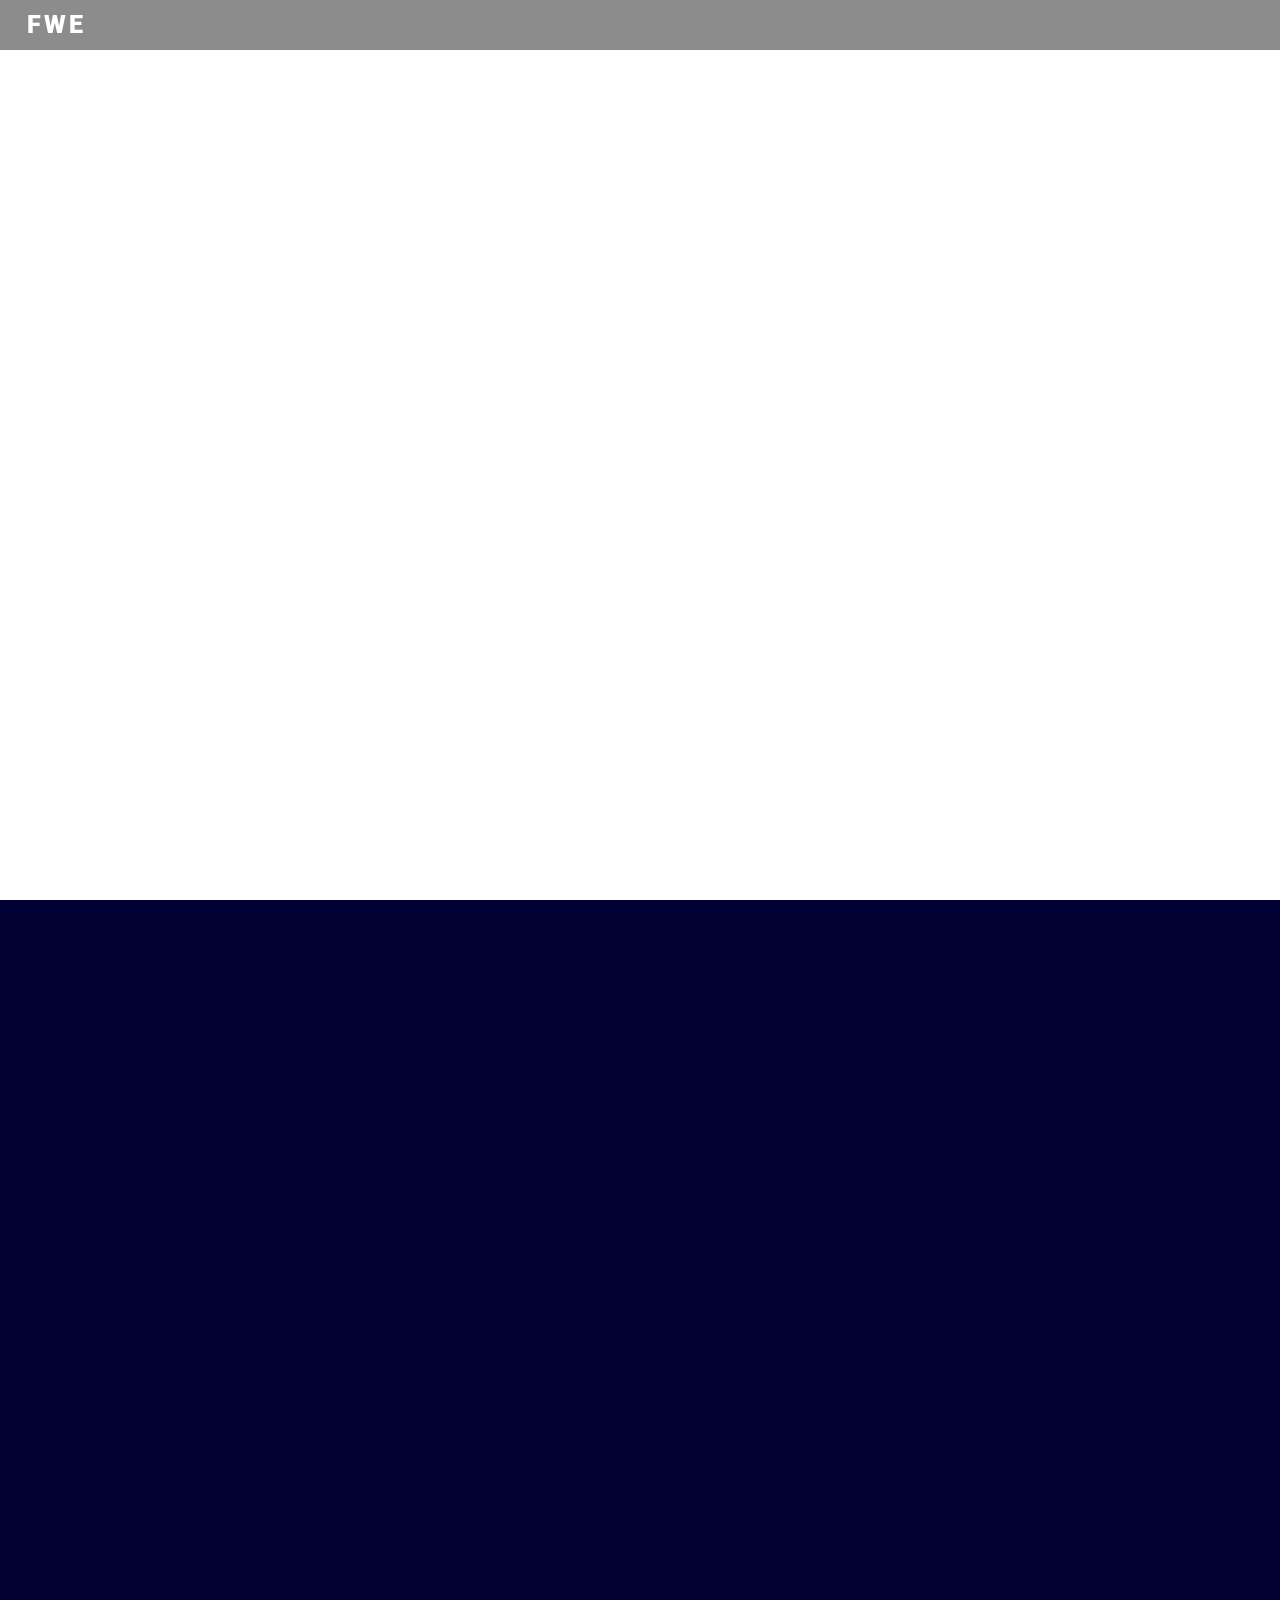
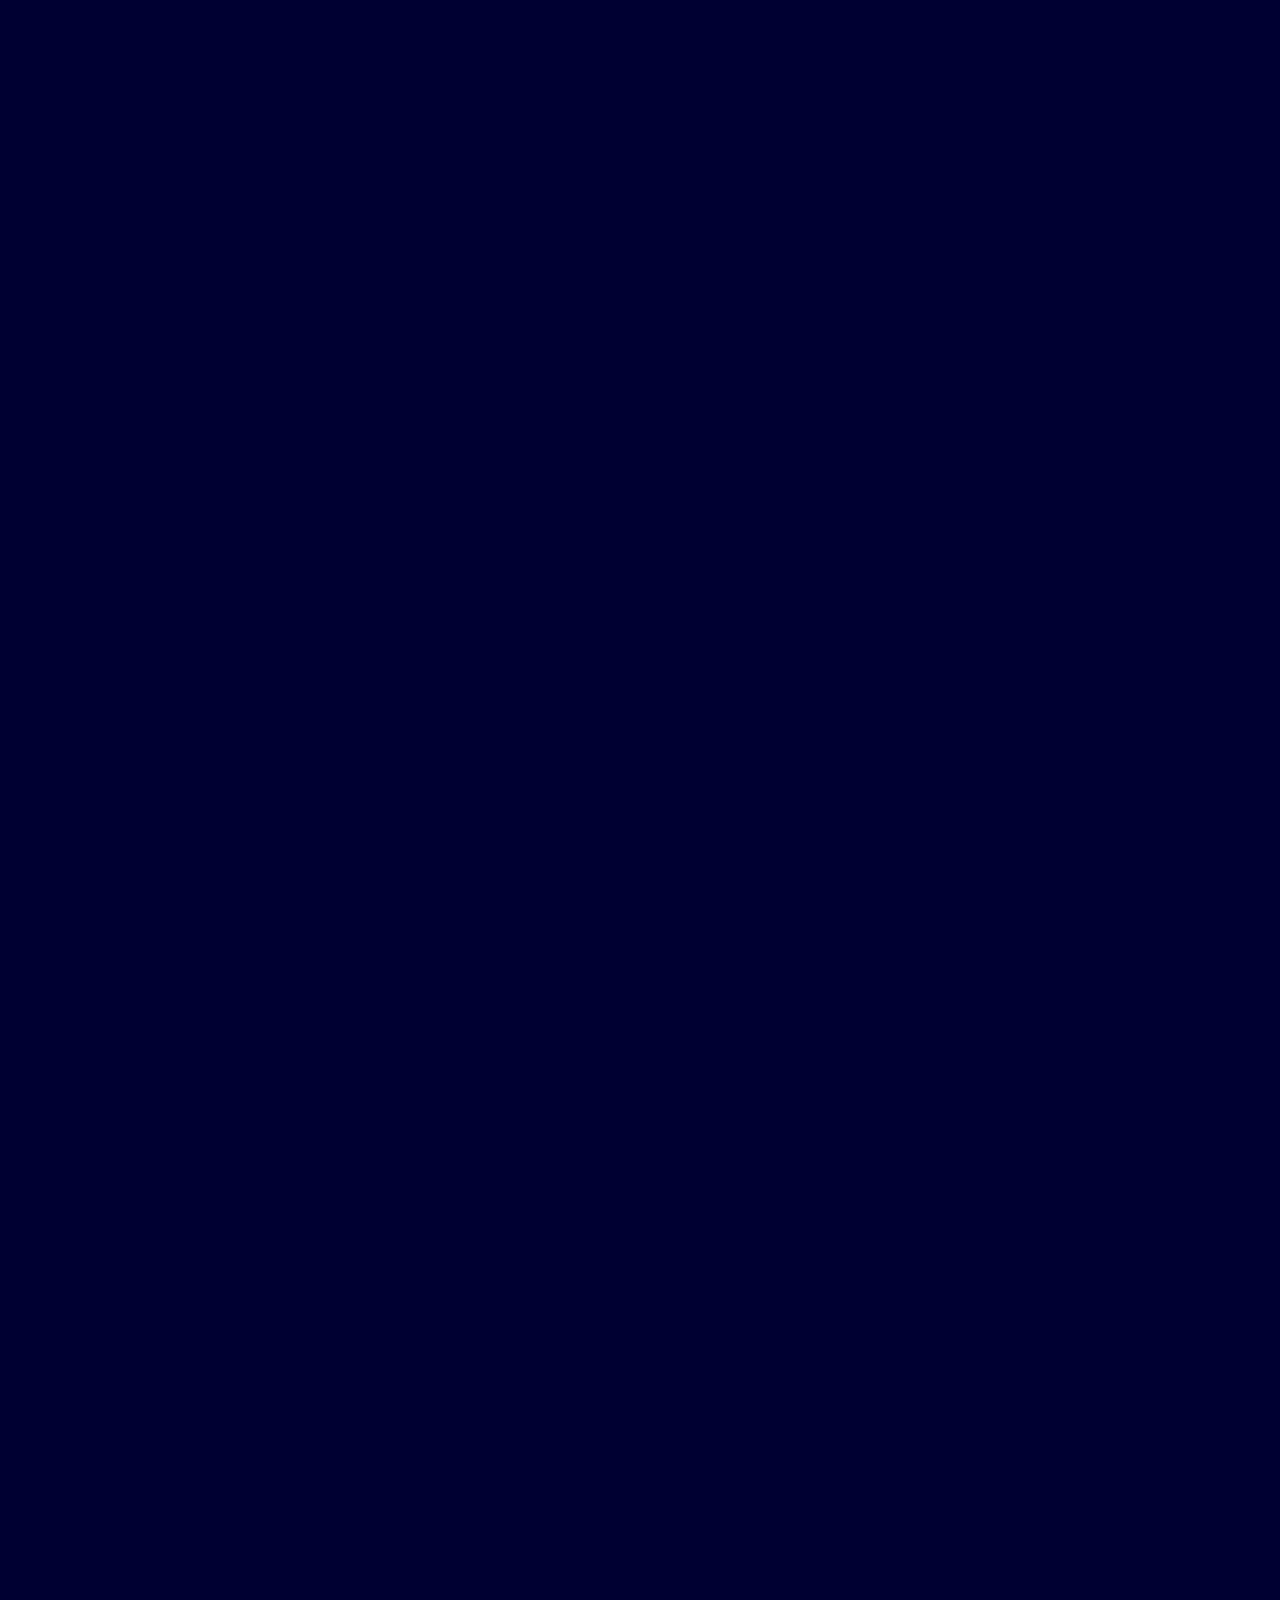
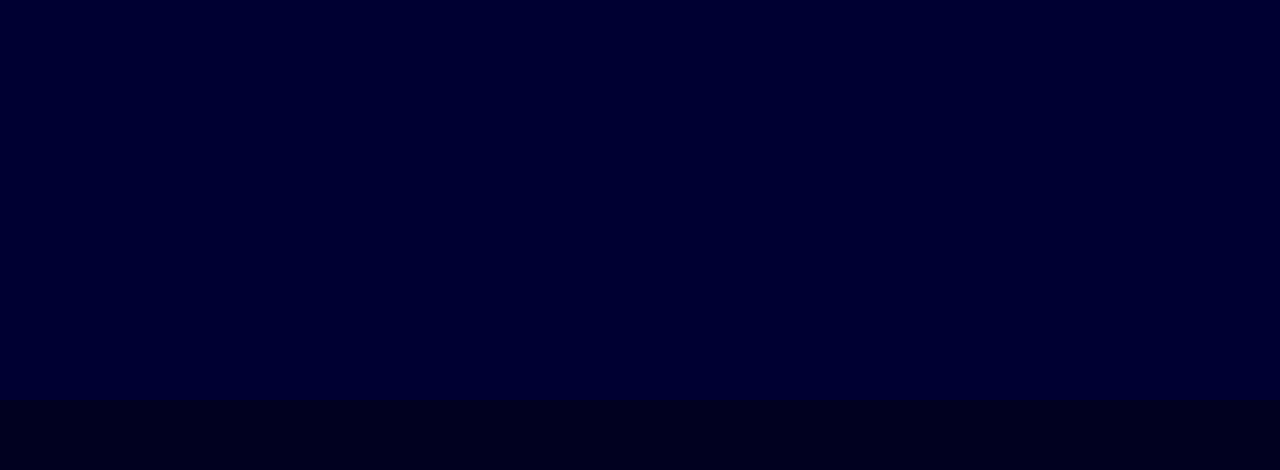
==== index.html @ 078da1ff "update" ====
<!DOCTYPE html>
<html lang="en">
<head>
    <meta charset="UTF-8">
    <meta name="viewport" content="width=device-width, initial-scale=1.0">
    <meta http-equiv="X-UA-Compatible" content="ie=edge">
    <link href="https://fonts.googleapis.com/css?family=Roboto&display=swap" rel="stylesheet">
    <link rel="stylesheet" href="style.css">
    <link rel="stylesheet" href="media_mobile.css">
    <link rel="stylesheet" href="media_tablet.css">
    <link rel="stylesheet" href="media_HD.css">
    <link rel="stylesheet" href="media_FullHD.css">
    <title>FWE</title>
</head>
<body>
    <nav class="nav">
        <div class="border_top"></div>
            <a id="name_logo"href="https://discordapp.com/" class="first">FWE</a>
        <div class="nav_wrapper">
                <a id="discord_link">Discord</a>
                <a id="youtube_link">YouTube</a>
                <a id="twitter_link">Twitter</a>
                <!--<img id="facebook_ico" src="resources/FfvfAQ36dJW0Qy3wH7bLyCL7Q.png">-->
        </div>
              <!--another page/es.-->
             <div class="pages_div">
                   <a id="about_page"href="index.html">Main</a>
                   <a id="about_page"href="about.html">About</a>
               </div>
               <!--another page/es.-->
    </nav>
    <header class="header">
        <div class="header_logo-box">
                <h1>Download FWE For Free</h1>
                <a class="download_btn">Download</a>
        </div>
    </header>
    <main class="main">
        <section class="section">
          
        </section>
        <section class="section_1">

        </section>
        <section class="section_2">
        
        </section>
        <section class="section_3">
            </section>

    </main>
</body>
</html>
---- style.css ----
html {
    font-family: 'Roboto', sans-serif;
    color: #fff;
    padding: 0;
    margin: 0;
    width: 100%;
}
body {
    width: 100%;
    height: 100%;
    margin: 0;
    padding: 0;
  }

.nav {
    position: fixed;
    width: 100%;
    z-index: 69;
}

.nav .nav_wrapper {
    display: block;
    height: 40px;
    width: 150vh;
    line-height: 0px;
    padding: 10 10px;
    color: #ffffff;
    font-size: 15px;
    letter-spacing: 1.5px;
    float: left;
    -webkit-transition: height .4s ease,line-height .4s ease,margin .4s ease,padding .4s ease;
    -o-transition: height .4s ease,line-height .4s ease,margin .4s ease,padding .4s ease;
    transition: height .4s ease,line-height .4s ease,margin .4s ease,padding .4s ease;
    text-decoration: none;
    text-transform: uppercase;
    
}

.nav .nav_wrapper > * {
    padding: 4px;
    margin: 4px;
  
}
/*
#discord_ico {
    width: 70px;
}*/
.border_top {
    position: absolute;
    background-color: rgba(0, 0, 0, 0.450);
    z-index: -1;
    top: 0;
    width: 100%;
    height: 45px;
}
#twitter_link {
    bottom: 0;
    height: 100px;
    line-height: 40px;
    padding: 0 22px;
    font-weight: 900;
    letter-spacing: 3px;
}
#twitter_link:hover {
    cursor: pointer;
    color: rgb(145, 250, 250);
}
#youtube_link {
    bottom: 0;
    height: 100px;
    line-height: 40px;
    padding: 0 22px;
    font-weight: 900;
    letter-spacing: 3px;
}
#youtube_link:hover {
    cursor: pointer;
    color: rgb(255, 139, 139);
}
#discord_link {
    bottom: 0;
    color: #ffffff;
    height: 100px;
    line-height: 40px;
    padding: 0 22px;
    font-weight: 900;
    letter-spacing: 3px;
}
#discord_link:hover {
    cursor: pointer;
    color: rgb(199, 199, 199);
}
/*
#facebook_ico {
    top: 0;
    width: 50px;
}*/
.first {
    float: left;
    padding: 5px;
    margin: 5px;
}
#name_logo {
    color: white;
    height: 100px;
    line-height: 30px;
    padding: 0 22px;
    font-weight: 900;
    letter-spacing: 3px;
    text-decoration: none;
}

.header {
    background-image: url("./resources/larutadelsorigens_firewatch-hd-wallpaper_1235598.png");
    background-size: cover;
    background-position: center;
    background-repeat: no-repeat;
    width: 100%;
    height: 100vh;
    position: relative;
}

.header_logo-box {
    position: absolute;
    top: 550px;
    left: 50%;
    transform: translate(-50%, -50%);
    align-content: center;
    text-align: center;
}

.main > * {
    background-color: #01002A;
    display: flex;
    padding: 0;
    margin: 0;
    justify-content: center;
    height: 100vh;
}

.download_btn {
    cursor: pointer;
    padding: 5px;
    background-color: transparent;
    border: 1px solid white;
    transition: all .2s;
    color: white;
    text-decoration: none;
}

.download_btn:hover {
    background-color: rgb(255, 255, 255);
    color: #212121;
}

/* specifické upravy */
.section {
    width: 100%;
    margin: 0;
    padding: 0;
    background-color: #000032;
}
.section_1 {
    background-color: #000032;
    }

.section_2 {
    background-color: #000032;
    color: #000;
}
.section_3 {
    height: 70px;
    background-color: #010120;
    color: #000;
}

/* Scrollbar */
/* width */
::-webkit-scrollbar {
    width: 10px;
  }
  
  /* Track */
  ::-webkit-scrollbar-track {
    background: #f3f3f3;
  }
  
  /* Handle */
  ::-webkit-scrollbar-thumb {
    background: #00005a;
  }
  
  /* Handle on hover */





















/* another pages */
.pages_div {
    display: block;
    height: 40px;
    line-height: 0px;
    padding:  10px;
    color: #ffffff;
    font-size: 20px;
    letter-spacing: 1px;
    float: right;
    -webkit-transition: height .4s ease,line-height .4s ease,margin .4s ease,padding .4s ease;
    -o-transition: height .4s ease,line-height .4s ease,margin .4s ease,padding .4s ease;
    transition: height .4s ease,line-height .4s ease,margin .4s ease,padding .4s ease;
    text-transform: uppercase;
    
}
#about_page {
    text-decoration: none;
    color: white;
    z-index: 69;
    height: 100px;
    line-height: 30px;
    padding: 0 22px;
    font-weight: 900;
    letter-spacing: 3px;
    left: 100vh;
}
#about_page:hover {
    cursor: pointer;
    color: rgb(207, 205, 205);
}

.header_about {
    background-color: #000032;
    background-size: cover;
    background-position: center;
    background-repeat: no-repeat;
    width: 100%;
    height: 100vh;
    position: relative;
}

.section_1_about {
    background-color: #000032;
}
.paragraph_div_about {
    z-index: 70;
    position: absolute;
    color: white;
    top: 250px;
    right: 45%;
}
#title_p_about {
    font-size: 40px;
    color: white;
}
---- media_mobile.css ----
@media only screen and (min-width: 300px) {
    .nav {
        position: fixed;
        width: 100%;
        z-index: 69;
    }
    
    .nav .nav_wrapper {
        height: 40px;
        line-height: 0px;
        padding: 10 10px;
        font-size: 7px;
        
    }
    .border_top {
        position: absolute;
        top: 0;
        width: 100%;
        height: 40px;
    }
    #twitter_link {
        height: 100px;
        line-height: 40px;
        font-size: 6px;
        padding: 0 8px;
    }
    #twitter_link:hover {
        cursor: pointer;
    }
    #youtube_link {
        font-size: 6px;
        height: 100px;
        line-height: 40px;
        padding: 0 8px;
    }
    #youtube_link:hover {
        cursor: pointer;
    }
    #discord_link {
        font-size: 6px;
        height: 100px;
        line-height: 40px;
        padding: 0 8px;
    }
    #discord_link:hover {
        cursor: pointer;
    }


    .header_logo-box {
        position: absolute;
        top: 650px;
        left: 50%;
    }

    .download_btn {
        cursor: pointer;
        padding: 5px;
    }
    
    .download_btn:hover {
        background-color: rgb(255, 255, 255);
        color: #212121;
    }
}


@media only screen and (min-width: 500px) {
    .nav {
        position: fixed;
        width: 100%;
        z-index: 69;
    }
    
    .nav .nav_wrapper {
        height: 40px;
        line-height: 0px;
        padding: 10 10px;
        font-size: 7px;
        
    }
    .border_top {
        position: absolute;
        top: 0;
        width: 100%;
        height: 40px;
    }
    #twitter_link {
        height: 100px;
        line-height: 40px;
        font-size: 11px;
        padding: 0 10px;
    }
    #twitter_link:hover {
        cursor: pointer;
    }
    #youtube_link {
        font-size: 11px;
        height: 100px;
        padding: 0 10px;
    }
    #youtube_link:hover {
        cursor: pointer;
    }
    #discord_link {
        font-size: 11px;
        color: #ffffff;
        height: 100px;
        padding: 0 10px;
    }
    #discord_link:hover {
        cursor: pointer;
    }


    .header_logo-box {
        top: 650px;
        left: 50%;
    }

    .download_btn {
        cursor: pointer;
        padding: 5px;
    }
    
    .download_btn:hover {
        background-color: rgb(255, 255, 255);
        color: #212121;
    }
}

@media only screen and (min-width: 900px) {
    .nav {
        position: fixed;
        width: 100%;
        z-index: 69;
    }
    
    .nav .nav_wrapper {
        height: 40px;
        line-height: 0px;
        padding: 10 10px;
        font-size: 7px;
        
    }
    .border_top {
        position: absolute;
        top: 0;
        width: 100%;
        height: 40px;
    }
    #twitter_link {
        line-height: 40px;
        font-size: 15px;
        padding: 0 10px;
    }
    #twitter_link:hover {
        cursor: pointer;
    }
    #youtube_link {
        font-size: 15px;
        height: 100px;
        line-height: 40px;
        padding: 0 10px;
    }
    #youtube_link:hover {
        cursor: pointer;
    }
    #discord_link {
        font-size: 15px;
        height: 100px;
        line-height: 40px;
        padding: 0 10px;
    }
    #discord_link:hover {
        cursor: pointer;
    }


    .header_logo-box {
        top: 900px;
        left: 50%;
    }

    .download_btn {
        padding: 5px;
    }
    
    .download_btn:hover {
        background-color: rgb(255, 255, 255);
        color: #212121;
    }
}
---- media_HD.css ----
@media only screen and (min-width: 1200px) {
    .nav {
        position: fixed;
        width: 100%;
        z-index: 69;
    }
    
    .nav .nav_wrapper {
        line-height: 0px;
        padding: 10 10px;
        color: #ffffff;
        font-size: 7px;
        
    }
    .border_top {
        position: absolute;
        top: 0;
        width: 100%;
        height: 50px;
    }
    #twitter_link {
        font-size:14px;
        height: 100px;
        line-height: 50px;
        padding: 0 10px;
    }
    #twitter_link:hover {
        cursor: pointer;
    }
    #youtube_link {
        font-size:14px;
        height: 100px;
        line-height: 40px;
        padding: 0 10px;
    }
    #youtube_link:hover {
        cursor: pointer;
    }
    #discord_link {
        font-size:14px;
        color: #ffffff;
        height: 100px;
        line-height: 40px;
        padding: 0 10px;
    }
    #discord_link:hover {
        cursor: pointer;
    }


    .header_logo-box {
        position: absolute;
        top: 550px;
        left: 50%;
        transform: translate(-50%, -50%);
    }

    .download_btn {
        border: 1px solid white;
        color: white;
    }
    
    .download_btn:hover {
        background-color: rgb(255, 255, 255);
        color: #212121;
    }
    #name_logo {
        color: white;
        height: 100px;
        font-size: 25px;
        line-height: 40px;
        padding: 0 22px;
    }
}
---- media_FullHD.css ----
@media only screen and (min-width: 1800px) {
    .nav {
        position: fixed;
        width: 100%;
        z-index: 69;
    }
    
    .nav .nav_wrapper {
        display: block;
        height: 40px;
        line-height: 0px;
        padding: 10 10px;
        font-size: 7px;;
        
    }
    .border_top {
        position: absolute;
        top: 0;
        width: 100%;
        height: 70px;
    }
    #twitter_link {
        font-size:23px;
        height: 100px;
        line-height: 70px;
        padding: 0 10px;
    }
    #twitter_link:hover {
        cursor: pointer;
    }
    #youtube_link {
        font-size:23px;
        height: 100px;
        line-height: 70px;
        padding: 0 10px;
    }
    #youtube_link:hover {
        cursor: pointer;
    }
    #discord_link {
        font-size:23px;
        color: #ffffff;
        height: 100px;
        line-height: 70px;
        padding: 0 10px;
    }
    #discord_link:hover {
        cursor: pointer;
    }

    .header {
        background-image: url("./resources/larutadelsorigens_firewatch-hd-wallpaper_1235598.png");
        background-size: cover;
        background-position: center;
        background-repeat: no-repeat;
        width: 100%;
        height: 100vh;
        position: relative;
    }
    .header_logo-box {
        position: absolute;
        top: 950px;
        left: 50%;
        font-size: 25px;
    }

    .download_btn {
        cursor: pointer;
        padding: 5px;
        background-color: transparent;
        
    }
    
    .download_btn:hover {
        color: rgb(216, 216, 216);
        color: #212121;
    }
    #name_logo {
        color: white;
        height: 100px;
        font-size: 30px;
        line-height: 60px;
        padding: 0 22px;
    }




    /* Scrollbar */
/* width */
::-webkit-scrollbar {
    width: 15px;
  }
}
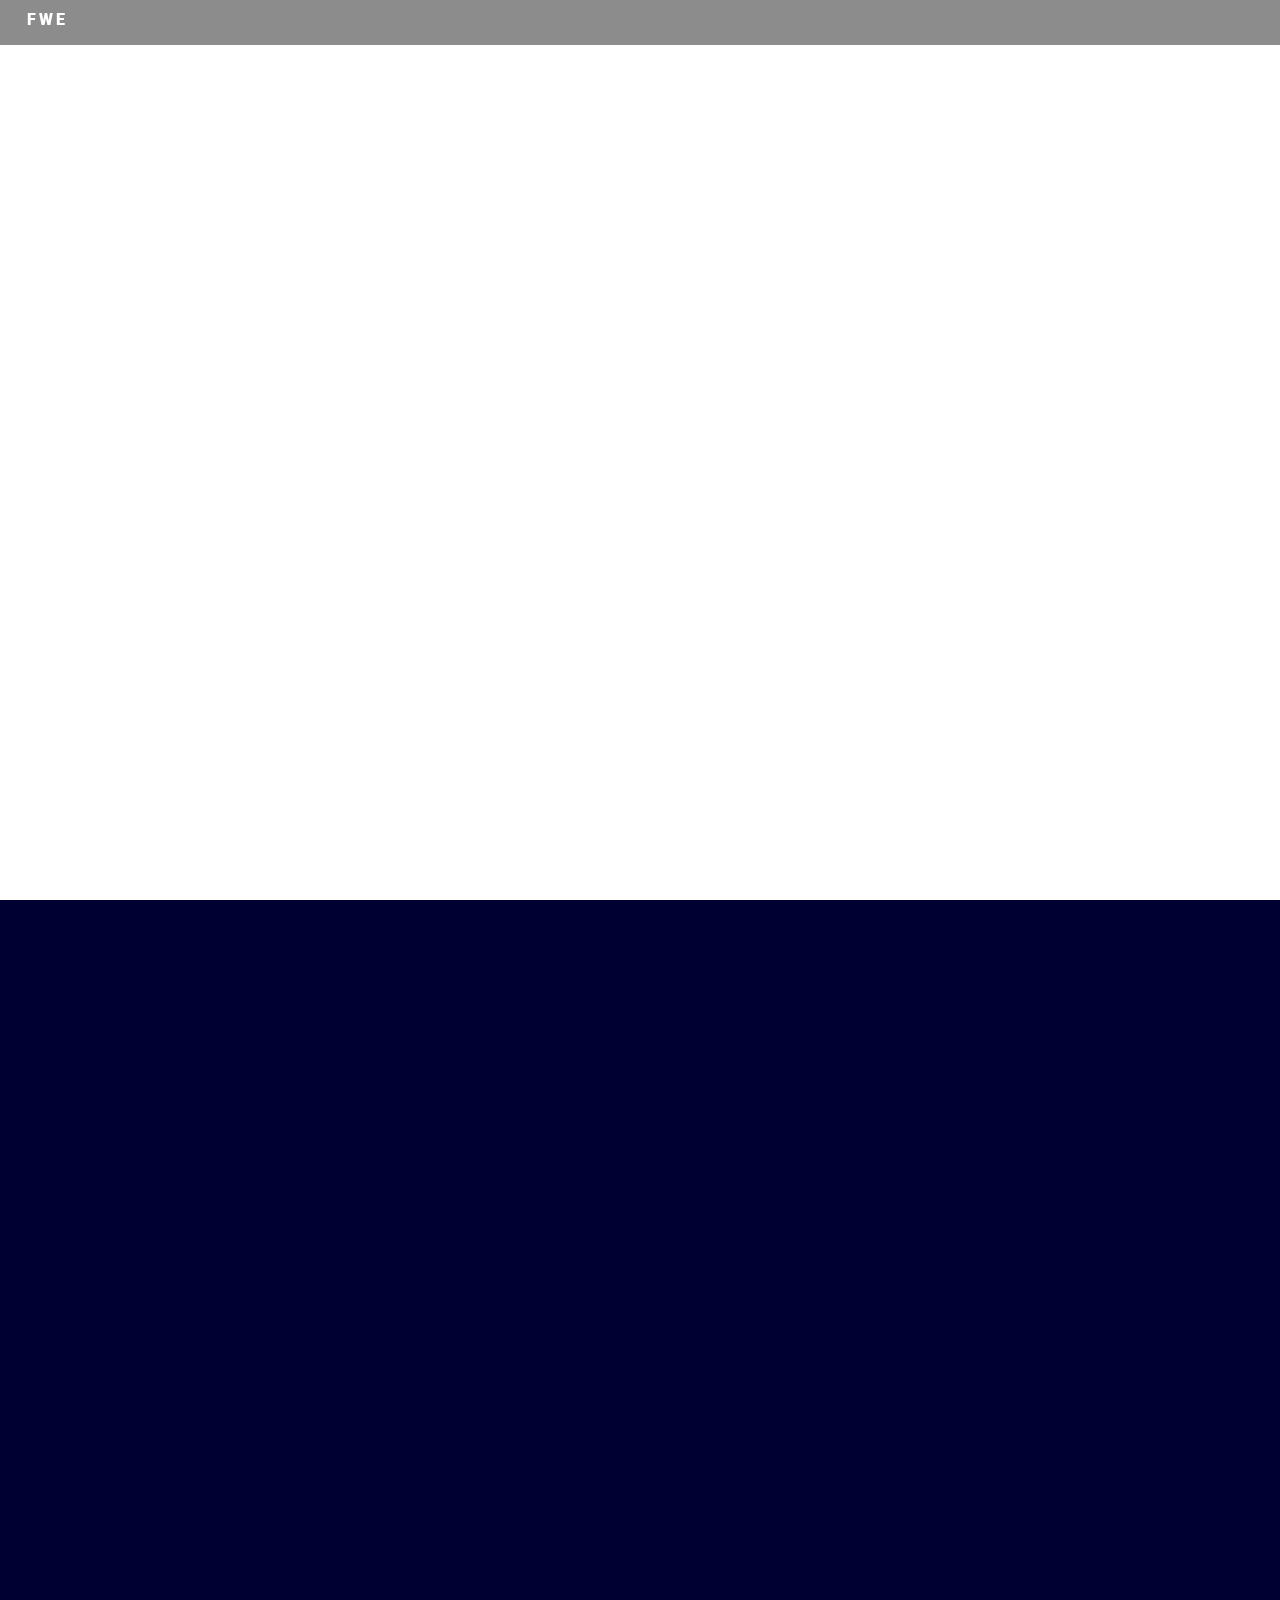
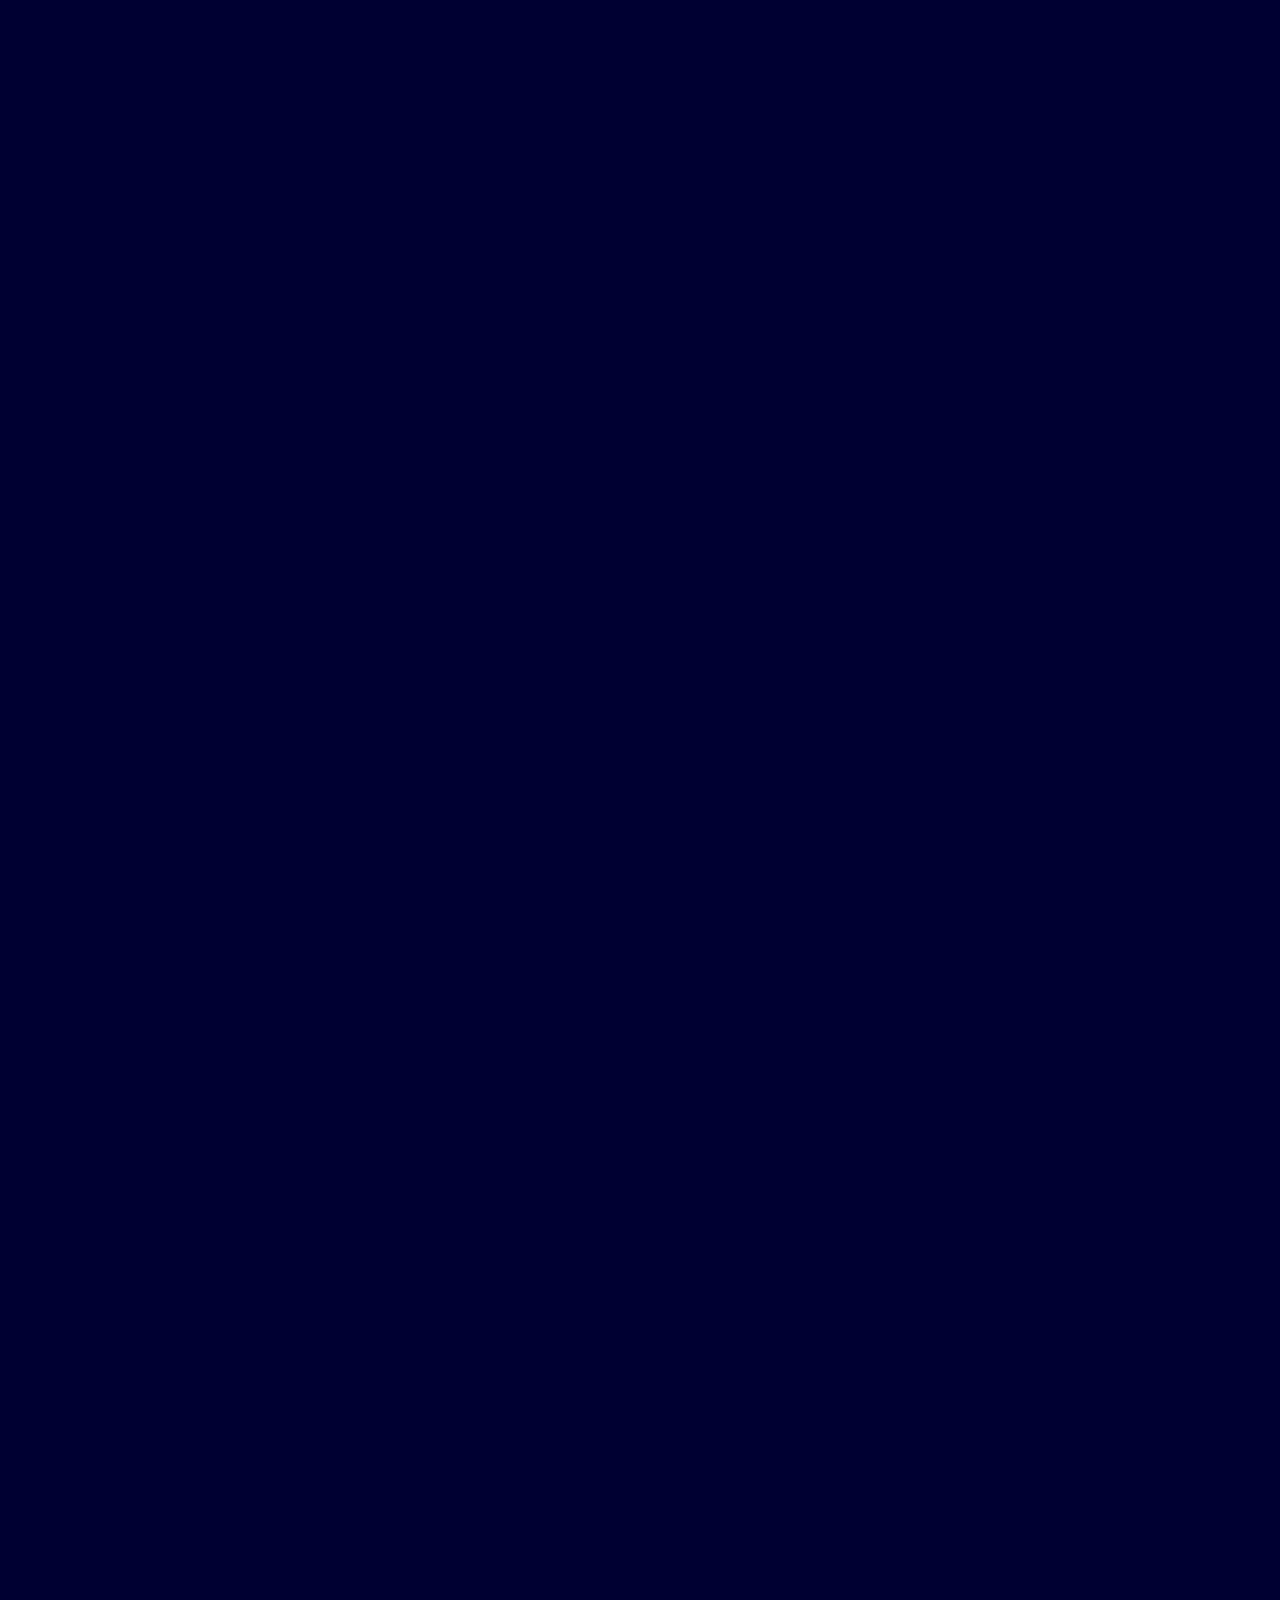
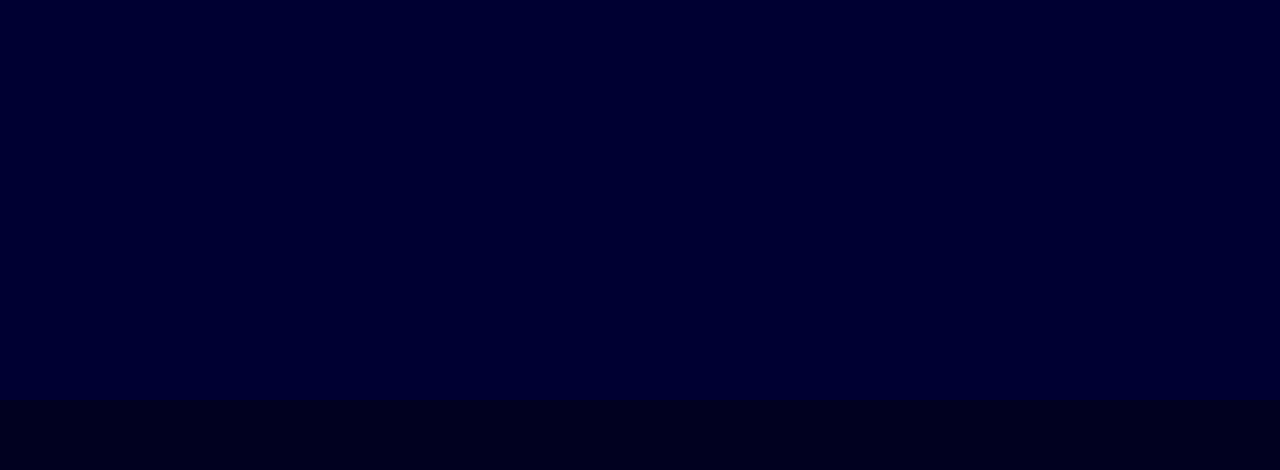
==== commit 034a2707: "lol" ====
--- a/index.html
+++ b/index.html
@@ -6,10 +6,6 @@
     <meta http-equiv="X-UA-Compatible" content="ie=edge">
     <link href="https://fonts.googleapis.com/css?family=Roboto&display=swap" rel="stylesheet">
     <link rel="stylesheet" href="style.css">
-    <link rel="stylesheet" href="media_mobile.css">
-    <link rel="stylesheet" href="media_tablet.css">
-    <link rel="stylesheet" href="media_HD.css">
-    <link rel="stylesheet" href="media_FullHD.css">
     <title>FWE</title>
 </head>
 <body>
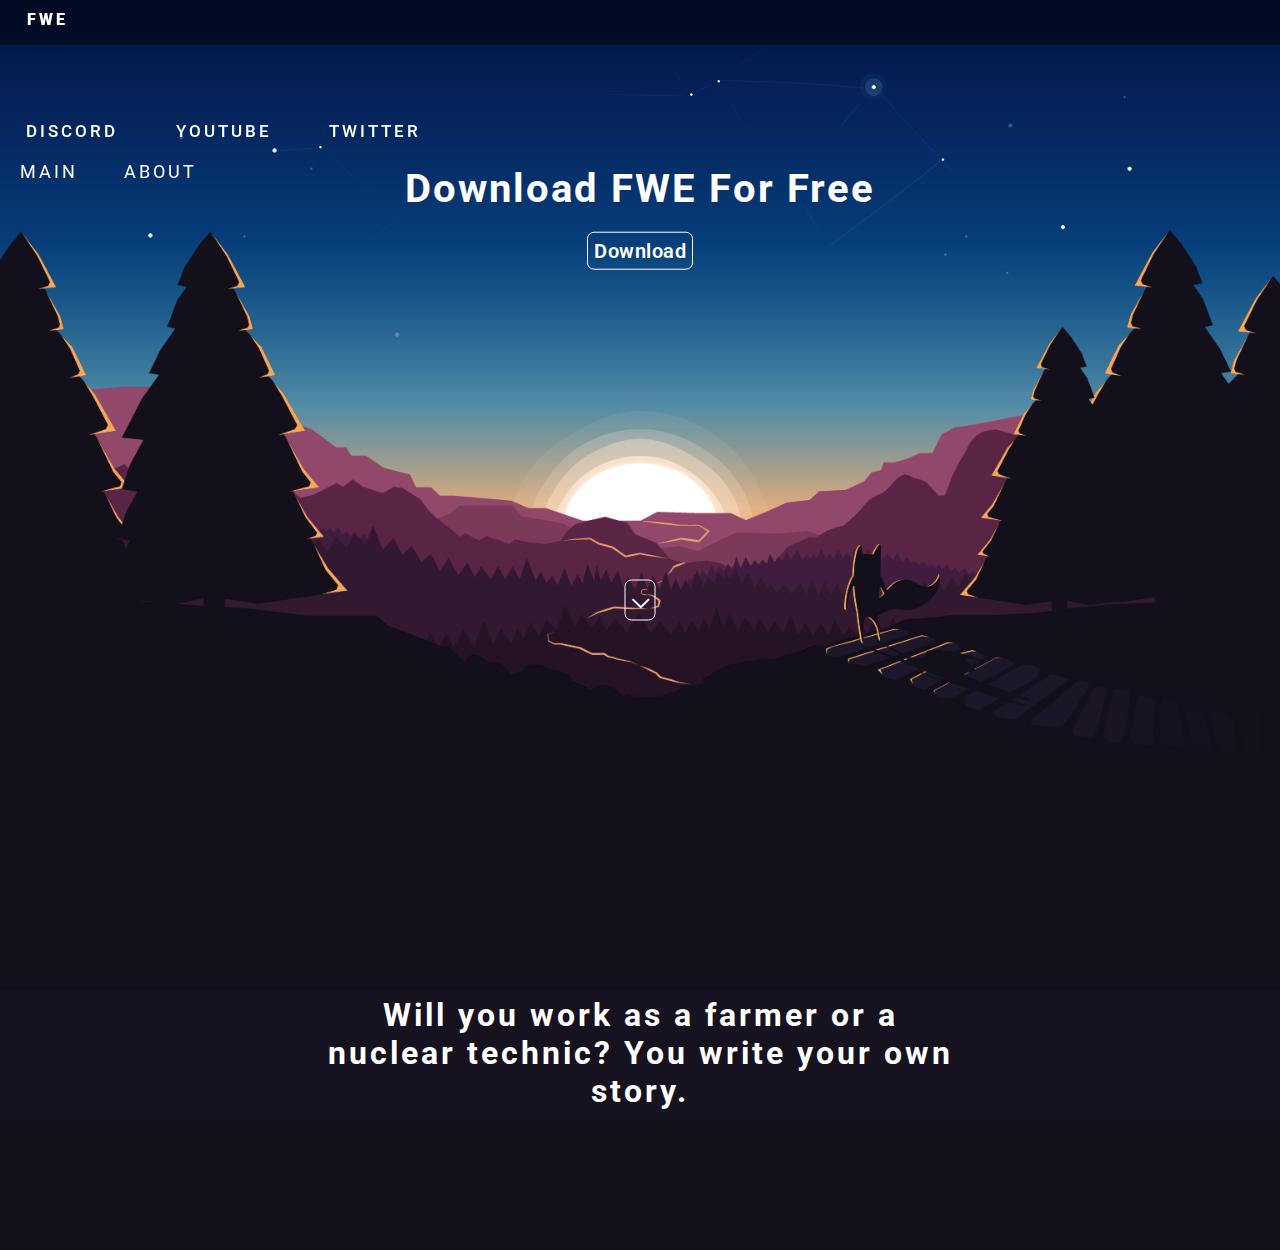
==== commit ec075593: "general update" ====
--- a/index.html
+++ b/index.html
@@ -4,14 +4,16 @@
     <meta charset="UTF-8">
     <meta name="viewport" content="width=device-width, initial-scale=1.0">
     <meta http-equiv="X-UA-Compatible" content="ie=edge">
-    <link href="https://fonts.googleapis.com/css?family=Roboto&display=swap" rel="stylesheet">
+    <link href="https://fonts.googleapis.com/css?family=Arimo|Montserrat|Roboto|Roboto+Condensed|Roboto+Mono|Roboto+Slab&display=swap" rel="stylesheet">
     <link rel="stylesheet" href="style.css">
+    <link rel="stylesheet" href="media_FullHD.css">
+    <link rel="stylesheet" href="media_HD.css">
     <title>FWE</title>
 </head>
 <body>
     <nav class="nav">
         <div class="border_top"></div>
-            <a id="name_logo"href="https://discordapp.com/" class="first">FWE</a>
+            <a id="name_logo"href="index.html" class="first">FWE</a>
         <div class="nav_wrapper">
                 <a id="discord_link">Discord</a>
                 <a id="youtube_link">YouTube</a>
@@ -26,24 +28,33 @@
                <!--another page/es.-->
     </nav>
     <header class="header">
+            <a id="scroll_anchor"href="#section_0"> ⌵ </a>
         <div class="header_logo-box">
                 <h1>Download FWE For Free</h1>
                 <a class="download_btn">Download</a>
         </div>
     </header>
     <main class="main">
-        <section class="section">
-          
+        <section id="section_0">
+            <div class="title_main_div">
+               <!-- <h2 id="main_title_h2">There does your story begin.</h2>
+                <h3 id="main_title_h3">What planet will you choose?</h3>-->
+                <h4 id="main_title_h4">Will you work as a farmer or a nuclear technic? You write your own story.</h4>
+                <!--<a id="planet1_link" href="Tochi_no_shifuku_planet.html">Tochi no shifuku<span id="planet1_span"> or </span> </a>
+                <a id="planet2_link" href="Shinsetsu_planet.html">Shinsetsu<span id="Shinsetsu_span">.</span></a>-->
+            </div>
         </section>
-        <section class="section_1">
-
+        <section id="section_1">
         </section>
-        <section class="section_2">
-        
-        </section>
-        <section class="section_3">
+        <section id="section_2">
             </section>
 
     </main>
 </body>
+<script src="index.js"></script>
+<script
+  src="http://code.jquery.com/jquery-3.4.1.min.js"
+  integrity="sha256-CSXorXvZcTkaix6Yvo6HppcZGetbYMGWSFlBw8HfCJo="
+  crossorigin="anonymous">
+  </script>
 </html>--- a/style.css
+++ b/style.css
@@ -16,17 +16,21 @@
     position: fixed;
     width: 100%;
     z-index: 69;
+    margin: 0;
+    padding: 0;
 }
 
 .nav .nav_wrapper {
+
     display: block;
     height: 40px;
     width: 150vh;
-    line-height: 0px;
+    line-height: 42px;
     padding: 10 10px;
     color: #ffffff;
-    font-size: 15px;
+    font-size: 17px;
     letter-spacing: 1.5px;
+    font-weight: 500;
     float: left;
     -webkit-transition: height .4s ease,line-height .4s ease,margin .4s ease,padding .4s ease;
     -o-transition: height .4s ease,line-height .4s ease,margin .4s ease,padding .4s ease;
@@ -47,7 +51,7 @@
 }*/
 .border_top {
     position: absolute;
-    background-color: rgba(0, 0, 0, 0.450);
+    background-color: rgba(0, 0, 0, 0.486);
     z-index: -1;
     top: 0;
     width: 100%;
@@ -56,39 +60,33 @@
 #twitter_link {
     bottom: 0;
     height: 100px;
-    line-height: 40px;
     padding: 0 22px;
-    font-weight: 900;
     letter-spacing: 3px;
 }
 #twitter_link:hover {
     cursor: pointer;
-    color: rgb(145, 250, 250);
+    color: rgb(200, 255, 255);
 }
 #youtube_link {
     bottom: 0;
     height: 100px;
-    line-height: 40px;
     padding: 0 22px;
-    font-weight: 900;
     letter-spacing: 3px;
 }
 #youtube_link:hover {
     cursor: pointer;
-    color: rgb(255, 139, 139);
+    color: rgb(255, 208, 208);
 }
 #discord_link {
     bottom: 0;
     color: #ffffff;
     height: 100px;
-    line-height: 40px;
     padding: 0 22px;
-    font-weight: 900;
     letter-spacing: 3px;
 }
 #discord_link:hover {
     cursor: pointer;
-    color: rgb(199, 199, 199);
+    color: rgb(209, 209, 209);
 }
 /*
 #facebook_ico {
@@ -111,7 +109,7 @@
 }
 
 .header {
-    background-image: url("./resources/larutadelsorigens_firewatch-hd-wallpaper_1235598.png");
+    background-image: url("./resources/FirefoxDark.png");
     background-size: cover;
     background-position: center;
     background-repeat: no-repeat;
@@ -122,7 +120,7 @@
 
 .header_logo-box {
     position: absolute;
-    top: 550px;
+    top: 200px;
     left: 50%;
     transform: translate(-50%, -50%);
     align-content: center;
@@ -132,47 +130,151 @@
 .main > * {
     background-color: #01002A;
     display: flex;
+    margin: 0;
     padding: 0;
-    margin: 0;
     justify-content: center;
     height: 100vh;
 }
 
 .download_btn {
-    cursor: pointer;
-    padding: 5px;
+    letter-spacing: 0.5px;
+    cursor: pointer;
+    padding: 6px;
     background-color: transparent;
     border: 1px solid white;
     transition: all .2s;
     color: white;
     text-decoration: none;
+    font-size: 20px;
+    font-weight: 600;
+}
+.download_btn {
+    border-radius: 7px;
+}
+h1 {
+    font-size: 40px;
+    letter-spacing: 2px;
 }
 
 .download_btn:hover {
     background-color: rgb(255, 255, 255);
     color: #212121;
 }
+.title_main_div {
+    position: absolute;
+    left: 50%;
+    width: 100%;
+    transform: translate(-50%, -50%);
+    align-content: center;
+    text-align: center;
+}
+/*
+#main_title_h2 {
+    transform: translate(-50%, -50%);
+    top: 40px;
+    left: 50%;
+    position: absolute;
+    font-size: 39px;
+    font-weight: 700;
+    letter-spacing: 2px;
+}
+
+#main_title_h3 {
+    transform: translate(-50%, -50%);
+    top: 159px;
+    left: 20%;
+    position: absolute;
+    font-size: 30px;
+    font-weight: 700;
+    letter-spacing: 3px;
+}*/
+#main_title_h4 {
+    transform: translate(-50%, -50%);
+    top: 110px;
+    left: 50%;
+    position: absolute;
+    font-size: 32px;
+    font-weight: 700;
+    letter-spacing: 3px;
+}
+/*
+#planet1_link {
+    color: rgb(168, 168, 255);
+    transform: translate(-50%, -50%);
+    top: 190px;
+    left: 48%;
+    position: absolute;
+    font-size: 27px;
+    font-weight: 700;
+    text-decoration: none;
+}
+#planet1_link:hover {
+    color: rgb(140, 140, 252);
+}
+
+#planet2_link {
+    color: rgb(252, 118, 223);
+    transform: translate(-50%, -50%);
+    top: 190px;
+    left: 62%;
+    position: absolute;
+    font-size: 27px;
+    font-weight: 700;
+    text-decoration: none;
+}
+#planet2_link:hover {
+    color: rgb(253, 86, 217);
+}
+#Shinsetsu_span {
+    color: white;
+}
+#planet1_span {
+    padding: 10px;
+    color: white;
+}
+*/
+#scroll_anchor {
+    cursor: pointer;
+    padding: 6px;
+    background-color: transparent;
+    border: 1px solid white;
+    transition: all .2s;
+    color: white;
+    text-decoration: none;
+
+    transform: translate(-50%, -50%);
+    top: 600px;
+    left: 50%;
+    position: absolute;
+    font-size: 23px;
+    font-weight: 700;
+}
+#scroll_anchor {
+    border-radius: 7px;
+}
+
+#scroll_anchor:hover {
+    background-color: rgb(255, 255, 255);
+    color: #212121;
+}
+
+
 
 /* specifické upravy */
-.section {
-    width: 100%;
-    margin: 0;
-    padding: 0;
-    background-color: #000032;
-}
-.section_1 {
-    background-color: #000032;
+#section_0 {
+    height: 90px;
+    background-color: #130F1B;
+    
+}
+#section_1 {
+    height: 130px;
+    background-color: rgb(23, 18, 32);
     }
-
-.section_2 {
-    background-color: #000032;
-    color: #000;
-}
-.section_3 {
-    height: 70px;
-    background-color: #010120;
-    color: #000;
-}
+#section_2 {
+    height: 130px;
+    background-color: #130F1B;
+    }
+
 
 /* Scrollbar */
 /* width */
@@ -182,12 +284,12 @@
   
   /* Track */
   ::-webkit-scrollbar-track {
-    background: #f3f3f3;
+    background: rgb(228, 228, 228);
   }
   
   /* Handle */
   ::-webkit-scrollbar-thumb {
-    background: #00005a;
+    background: rgb(14, 24, 41);
   }
   
   /* Handle on hover */
@@ -211,41 +313,41 @@
 
 
 
-
 /* another pages */
 .pages_div {
-    display: block;
     height: 40px;
-    line-height: 0px;
-    padding:  10px;
+    width: 40vh;
+    line-height: 44px;
+    padding: 10 10px;
     color: #ffffff;
-    font-size: 20px;
-    letter-spacing: 1px;
-    float: right;
+    font-size: 18px;
+    letter-spacing: 1.5px;
+    font-weight: 400;
+    float: left;
     -webkit-transition: height .4s ease,line-height .4s ease,margin .4s ease,padding .4s ease;
     -o-transition: height .4s ease,line-height .4s ease,margin .4s ease,padding .4s ease;
     transition: height .4s ease,line-height .4s ease,margin .4s ease,padding .4s ease;
+    text-decoration: none;
     text-transform: uppercase;
-    
 }
 #about_page {
+    clear: both;
     text-decoration: none;
     color: white;
     z-index: 69;
     height: 100px;
-    line-height: 30px;
-    padding: 0 22px;
-    font-weight: 900;
+    line-height: px;
+    padding: 0 20px;
     letter-spacing: 3px;
     left: 100vh;
 }
 #about_page:hover {
     cursor: pointer;
-    color: rgb(207, 205, 205);
+    color: rgb(230, 230, 230);
 }
 
 .header_about {
-    background-color: #000032;
+    background-color: #121D31;
     background-size: cover;
     background-position: center;
     background-repeat: no-repeat;
@@ -255,7 +357,7 @@
 }
 
 .section_1_about {
-    background-color: #000032;
+    background-color: #121D31;
 }
 .paragraph_div_about {
     z-index: 70;
--- a/media_FullHD.css
+++ b/media_FullHD.css
@@ -0,0 +1,13 @@
+@media only screen and (min-width: 1800px) {
+    .pages_div {
+        width: 30vh;
+        line-height: 1.5;
+        font-size: 25px;
+    }
+    .nav .nav_wrapper {
+        width: 135vh; }
+        .header_logo-box {
+            top: 650px;
+            font-size: 25px;
+        }
+}--- a/media_HD.css
+++ b/media_HD.css
@@ -0,0 +1,3 @@
+@media only screen and (min-width: 1200px) {
+    
+}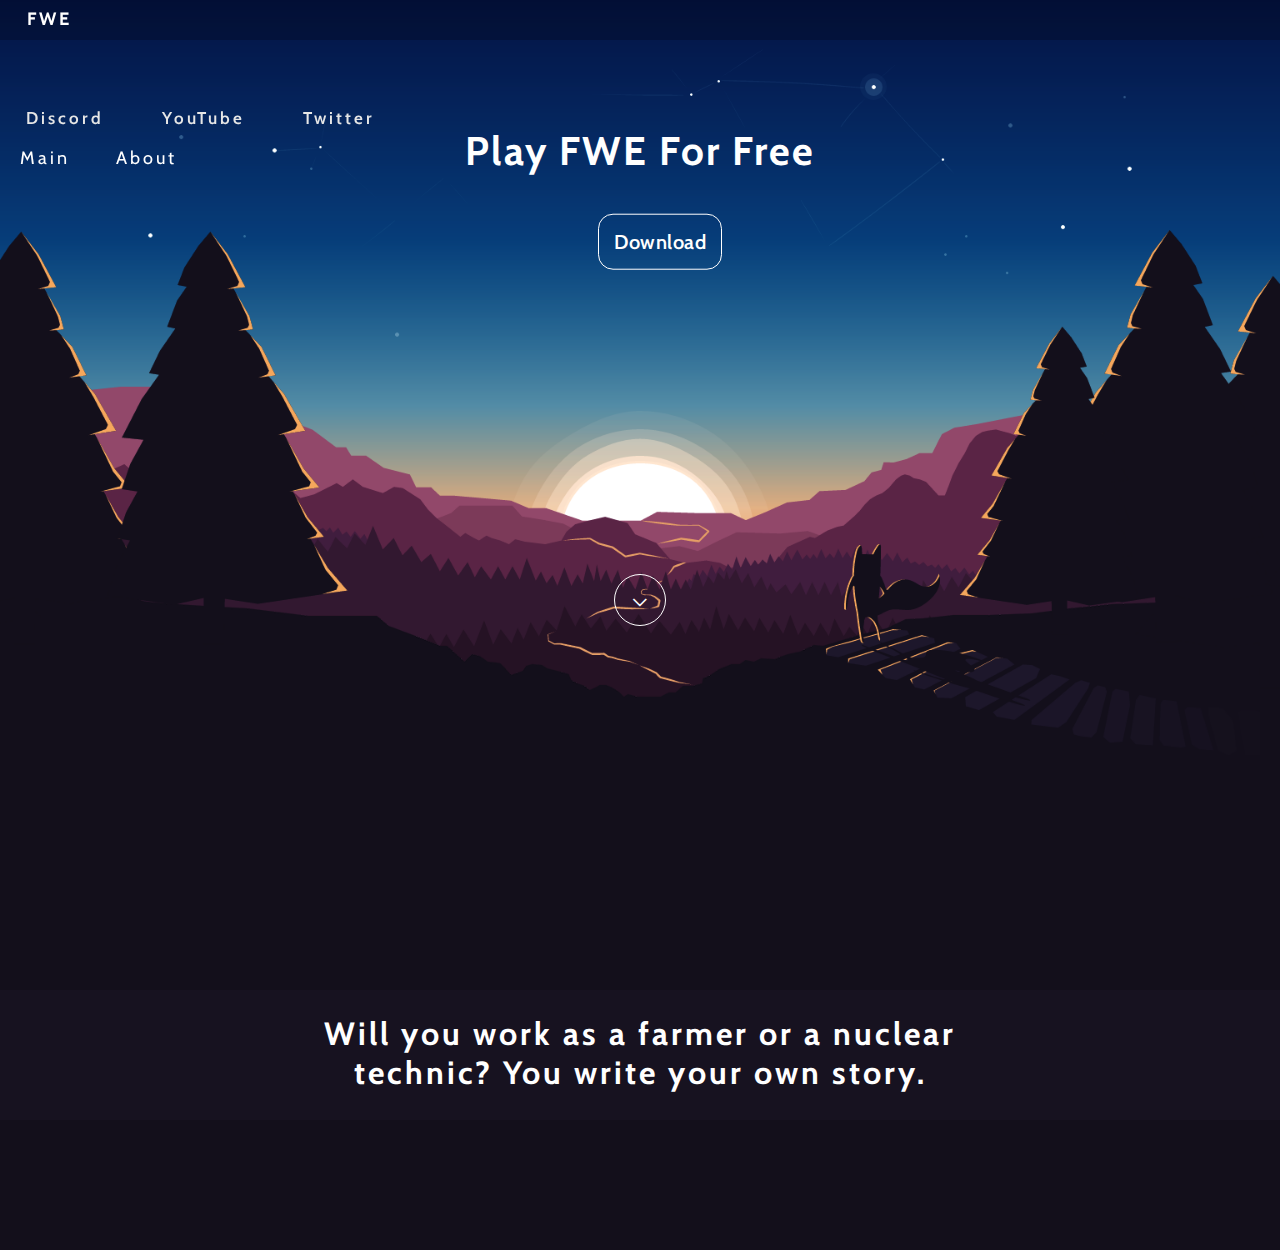
==== commit 53fc270c: "lol!" ====
--- a/index.html
+++ b/index.html
@@ -4,7 +4,7 @@
     <meta charset="UTF-8">
     <meta name="viewport" content="width=device-width, initial-scale=1.0">
     <meta http-equiv="X-UA-Compatible" content="ie=edge">
-    <link href="https://fonts.googleapis.com/css?family=Arimo|Montserrat|Roboto|Roboto+Condensed|Roboto+Mono|Roboto+Slab&display=swap" rel="stylesheet">
+    <link href="https://fonts.googleapis.com/css?family=Arimo|Montserrat|Roboto|Cabin|Roboto+Condensed|Roboto+Mono|Roboto+Slab&display=swap" rel="stylesheet">
     <link rel="stylesheet" href="style.css">
     <link rel="stylesheet" href="media_FullHD.css">
     <link rel="stylesheet" href="media_HD.css">
@@ -27,10 +27,11 @@
                </div>
                <!--another page/es.-->
     </nav>
+</div>    
     <header class="header">
             <a id="scroll_anchor"href="#section_0"> ⌵ </a>
         <div class="header_logo-box">
-                <h1>Download FWE For Free</h1>
+                <h1>Play FWE For Free</h1>
                 <a class="download_btn">Download</a>
         </div>
     </header>
--- a/style.css
+++ b/style.css
@@ -1,5 +1,5 @@
 html {
-    font-family: 'Roboto', sans-serif;
+    font-family: 'Cabin', sans-serif;
     color: #fff;
     padding: 0;
     margin: 0;
@@ -21,22 +21,20 @@
 }
 
 .nav .nav_wrapper {
-
+    color: rgb(230, 230, 230);
     display: block;
     height: 40px;
     width: 150vh;
-    line-height: 42px;
+    line-height: 37px;
     padding: 10 10px;
-    color: #ffffff;
     font-size: 17px;
-    letter-spacing: 1.5px;
-    font-weight: 500;
+    letter-spacing: 2px;
+    font-weight: 600;
     float: left;
     -webkit-transition: height .4s ease,line-height .4s ease,margin .4s ease,padding .4s ease;
     -o-transition: height .4s ease,line-height .4s ease,margin .4s ease,padding .4s ease;
     transition: height .4s ease,line-height .4s ease,margin .4s ease,padding .4s ease;
     text-decoration: none;
-    text-transform: uppercase;
     
 }
 
@@ -51,11 +49,11 @@
 }*/
 .border_top {
     position: absolute;
-    background-color: rgba(0, 0, 0, 0.486);
+    background-color: rgba(0, 0, 0, 0.212);
     z-index: -1;
     top: 0;
     width: 100%;
-    height: 45px;
+    height: 40px;
 }
 #twitter_link {
     bottom: 0;
@@ -64,8 +62,9 @@
     letter-spacing: 3px;
 }
 #twitter_link:hover {
-    cursor: pointer;
-    color: rgb(200, 255, 255);
+    transition: all .2s;
+    cursor: pointer;
+    color: rgb(255, 255, 255);
 }
 #youtube_link {
     bottom: 0;
@@ -74,19 +73,20 @@
     letter-spacing: 3px;
 }
 #youtube_link:hover {
-    cursor: pointer;
-    color: rgb(255, 208, 208);
+    transition: all .2s;
+    cursor: pointer;
+    color: rgb(255, 255, 255);
 }
 #discord_link {
     bottom: 0;
-    color: #ffffff;
     height: 100px;
     padding: 0 22px;
     letter-spacing: 3px;
 }
 #discord_link:hover {
-    cursor: pointer;
-    color: rgb(209, 209, 209);
+    transition: all .2s;
+    cursor: pointer;
+    color: rgb(255, 255, 255);
 }
 /*
 #facebook_ico {
@@ -99,9 +99,10 @@
     margin: 5px;
 }
 #name_logo {
-    color: white;
-    height: 100px;
-    line-height: 30px;
+    font-size: 18px;
+    color: white;
+    height: 90px;
+    line-height: 29px;
     padding: 0 22px;
     font-weight: 900;
     letter-spacing: 3px;
@@ -113,6 +114,8 @@
     background-size: cover;
     background-position: center;
     background-repeat: no-repeat;
+    margin: 0;
+    padding: 0;
     width: 100%;
     height: 100vh;
     position: relative;
@@ -120,7 +123,7 @@
 
 .header_logo-box {
     position: absolute;
-    top: 200px;
+    top: 150px;
     left: 50%;
     transform: translate(-50%, -50%);
     align-content: center;
@@ -137,9 +140,12 @@
 }
 
 .download_btn {
+    position: absolute;
+    top: 115px;
+    left: 38%;
     letter-spacing: 0.5px;
     cursor: pointer;
-    padding: 6px;
+    padding: 15px;
     background-color: transparent;
     border: 1px solid white;
     transition: all .2s;
@@ -149,7 +155,7 @@
     font-weight: 600;
 }
 .download_btn {
-    border-radius: 7px;
+    border-radius: 15px;
 }
 h1 {
     font-size: 40px;
@@ -234,23 +240,26 @@
 }
 */
 #scroll_anchor {
-    cursor: pointer;
-    padding: 6px;
+    height: 50px;
+    width: 50px;
+    top: 600px;
+    left: 50%;
+    cursor: pointer;
+
     background-color: transparent;
     border: 1px solid white;
     transition: all .2s;
     color: white;
     text-decoration: none;
-
-    transform: translate(-50%, -50%);
-    top: 600px;
-    left: 50%;
-    position: absolute;
-    font-size: 23px;
-    font-weight: 700;
+    transform: translate(-50%, -50%);
+    line-height: 50px;
+    text-align: center;
+    position: absolute;
+    font-size: 18px;
+    font-weight: 900;
 }
 #scroll_anchor {
-    border-radius: 7px;
+    border-radius: 100%;
 }
 
 #scroll_anchor:hover {
@@ -284,12 +293,12 @@
   
   /* Track */
   ::-webkit-scrollbar-track {
-    background: rgb(228, 228, 228);
+    background: rgb(209, 209, 209);
   }
   
   /* Handle */
   ::-webkit-scrollbar-thumb {
-    background: rgb(14, 24, 41);
+    background: rgb(5, 4, 7);
   }
   
   /* Handle on hover */
@@ -317,7 +326,7 @@
 .pages_div {
     height: 40px;
     width: 40vh;
-    line-height: 44px;
+    line-height: 37px;
     padding: 10 10px;
     color: #ffffff;
     font-size: 18px;
@@ -328,7 +337,6 @@
     -o-transition: height .4s ease,line-height .4s ease,margin .4s ease,padding .4s ease;
     transition: height .4s ease,line-height .4s ease,margin .4s ease,padding .4s ease;
     text-decoration: none;
-    text-transform: uppercase;
 }
 #about_page {
     clear: both;
--- a/media_FullHD.css
+++ b/media_FullHD.css
@@ -1,13 +1,24 @@
 @media only screen and (min-width: 1800px) {
     .pages_div {
         width: 30vh;
-        line-height: 1.5;
+        line-height: 50px;
         font-size: 25px;
     }
     .nav .nav_wrapper {
-        width: 135vh; }
+        font-size: 20px;
+        line-height: 50px;
+        width: 125vh; }
         .header_logo-box {
-            top: 650px;
+            top: 300px;
+            font-size: 45px;
+        }
+        .border_top {
+            height: 60px;
+        }
+        #scroll_anchor {
             font-size: 25px;
+            height: 20px;
+            width: 20px;
+            top: 1000px;
         }
 }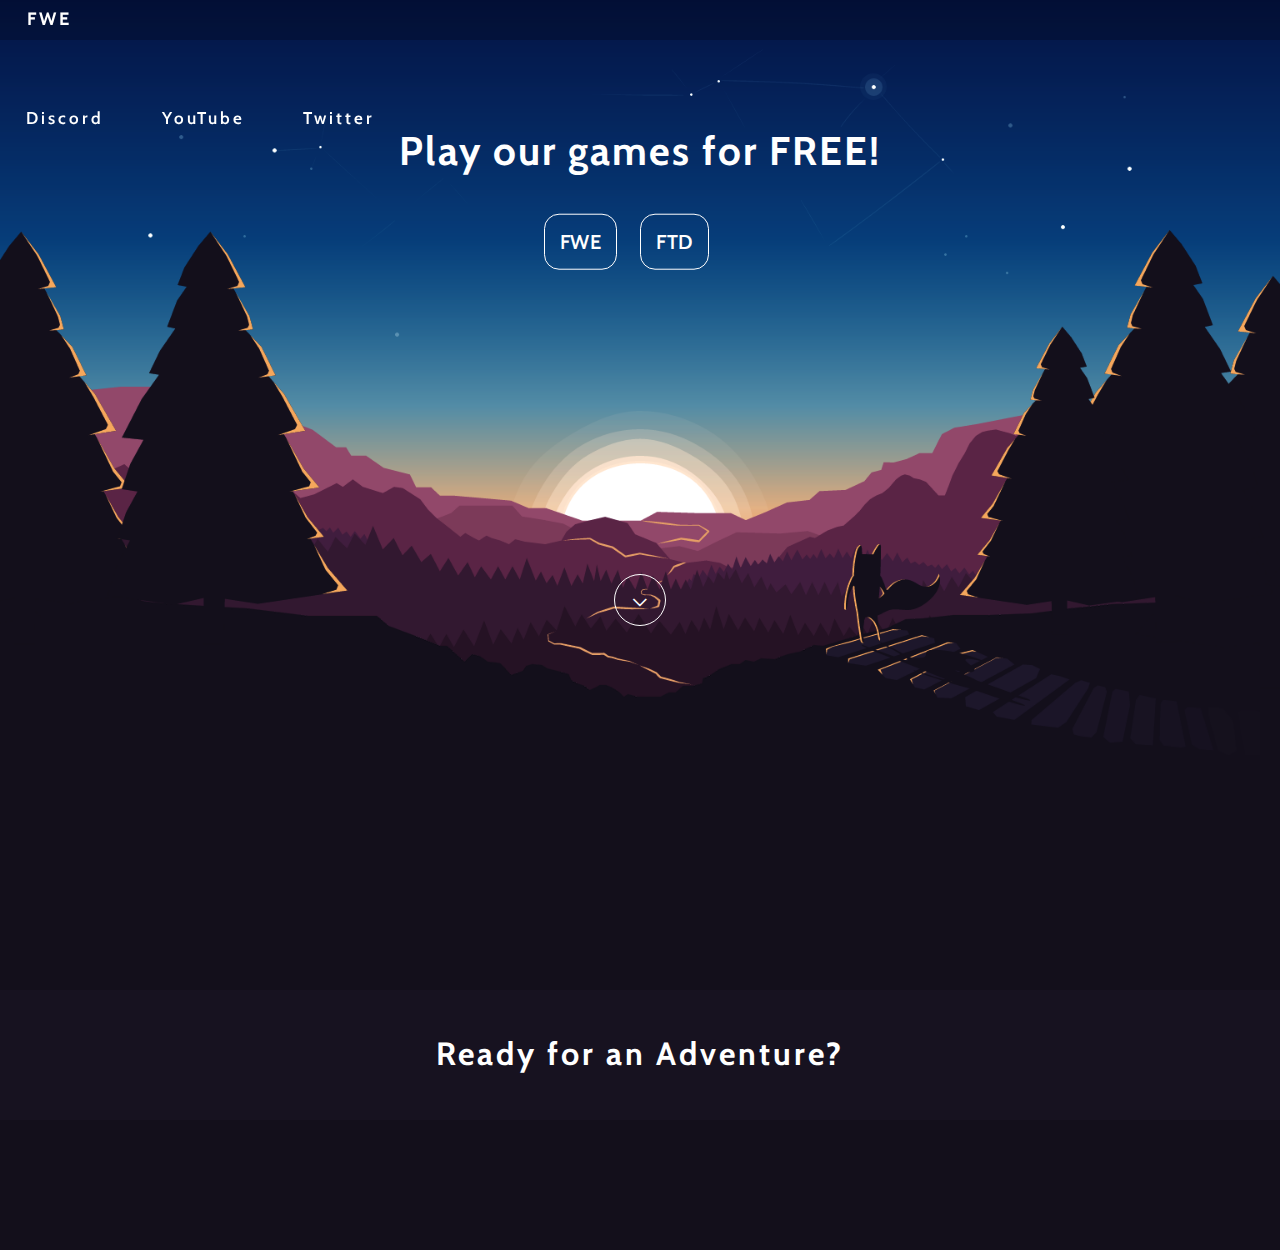
==== commit da6cf9b8: "hello" ====
--- a/index.html
+++ b/index.html
@@ -15,24 +15,22 @@
         <div class="border_top"></div>
             <a id="name_logo"href="index.html" class="first">FWE</a>
         <div class="nav_wrapper">
-                <a id="discord_link">Discord</a>
+                <a href="https://discord.gg/e6ftqsW" target="_blank" id="discord_link">Discord</a>
                 <a id="youtube_link">YouTube</a>
                 <a id="twitter_link">Twitter</a>
                 <!--<img id="facebook_ico" src="resources/FfvfAQ36dJW0Qy3wH7bLyCL7Q.png">-->
         </div>
               <!--another page/es.-->
-             <div class="pages_div">
-                   <a id="about_page"href="index.html">Main</a>
-                   <a id="about_page"href="about.html">About</a>
-               </div>
+
                <!--another page/es.-->
     </nav>
 </div>    
     <header class="header">
             <a id="scroll_anchor"href="#section_0"> ⌵ </a>
         <div class="header_logo-box">
-                <h1>Play FWE For Free</h1>
-                <a class="download_btn">Download</a>
+                <h1>Play our games for FREE!</h1>
+                <a class="download_btn_FWE">FWE</a>
+                <a class="download_btn_FTD">FTD</a>
         </div>
     </header>
     <main class="main">
@@ -40,7 +38,7 @@
             <div class="title_main_div">
                <!-- <h2 id="main_title_h2">There does your story begin.</h2>
                 <h3 id="main_title_h3">What planet will you choose?</h3>-->
-                <h4 id="main_title_h4">Will you work as a farmer or a nuclear technic? You write your own story.</h4>
+                <h4 id="main_title_h4">Ready for an Adventure?</h4>
                 <!--<a id="planet1_link" href="Tochi_no_shifuku_planet.html">Tochi no shifuku<span id="planet1_span"> or </span> </a>
                 <a id="planet2_link" href="Shinsetsu_planet.html">Shinsetsu<span id="Shinsetsu_span">.</span></a>-->
             </div>
--- a/style.css
+++ b/style.css
@@ -21,7 +21,7 @@
 }
 
 .nav .nav_wrapper {
-    color: rgb(230, 230, 230);
+    color: rgb(255, 255, 255);
     display: block;
     height: 40px;
     width: 150vh;
@@ -64,7 +64,7 @@
 #twitter_link:hover {
     transition: all .2s;
     cursor: pointer;
-    color: rgb(255, 255, 255);
+    color: rgb(81, 171, 216);
 }
 #youtube_link {
     bottom: 0;
@@ -75,9 +75,11 @@
 #youtube_link:hover {
     transition: all .2s;
     cursor: pointer;
-    color: rgb(255, 255, 255);
+    color: rgb(216, 79, 79);
 }
 #discord_link {
+    text-decoration: none;
+    color: white;
     bottom: 0;
     height: 100px;
     padding: 0 22px;
@@ -86,7 +88,7 @@
 #discord_link:hover {
     transition: all .2s;
     cursor: pointer;
-    color: rgb(255, 255, 255);
+    color: rgb(179, 179, 179);
 }
 /*
 #facebook_ico {
@@ -139,10 +141,10 @@
     height: 100vh;
 }
 
-.download_btn {
+.download_btn_FWE {
     position: absolute;
     top: 115px;
-    left: 38%;
+    left: 30%;
     letter-spacing: 0.5px;
     cursor: pointer;
     padding: 15px;
@@ -154,7 +156,7 @@
     font-size: 20px;
     font-weight: 600;
 }
-.download_btn {
+.download_btn_FWE {
     border-radius: 15px;
 }
 h1 {
@@ -162,10 +164,38 @@
     letter-spacing: 2px;
 }
 
-.download_btn:hover {
+.download_btn_FWE:hover {
     background-color: rgb(255, 255, 255);
     color: #212121;
 }
+.download_btn_FTD {
+    position: absolute;
+    top: 115px;
+    left: 50%;
+    letter-spacing: 0.5px;
+    cursor: pointer;
+    padding: 15px;
+    background-color: transparent;
+    border: 1px solid white;
+    transition: all .2s;
+    color: white;
+    text-decoration: none;
+    font-size: 20px;
+    font-weight: 600;
+}
+.download_btn_FTD {
+    border-radius: 15px;
+}
+h1 {
+    font-size: 40px;
+    letter-spacing: 2px;
+}
+
+.download_btn_FTD:hover {
+    background-color: rgb(255, 255, 255);
+    color: #212121;
+}
+
 .title_main_div {
     position: absolute;
     left: 50%;
@@ -338,7 +368,7 @@
     transition: height .4s ease,line-height .4s ease,margin .4s ease,padding .4s ease;
     text-decoration: none;
 }
-#about_page {
+#main_page {
     clear: both;
     text-decoration: none;
     color: white;
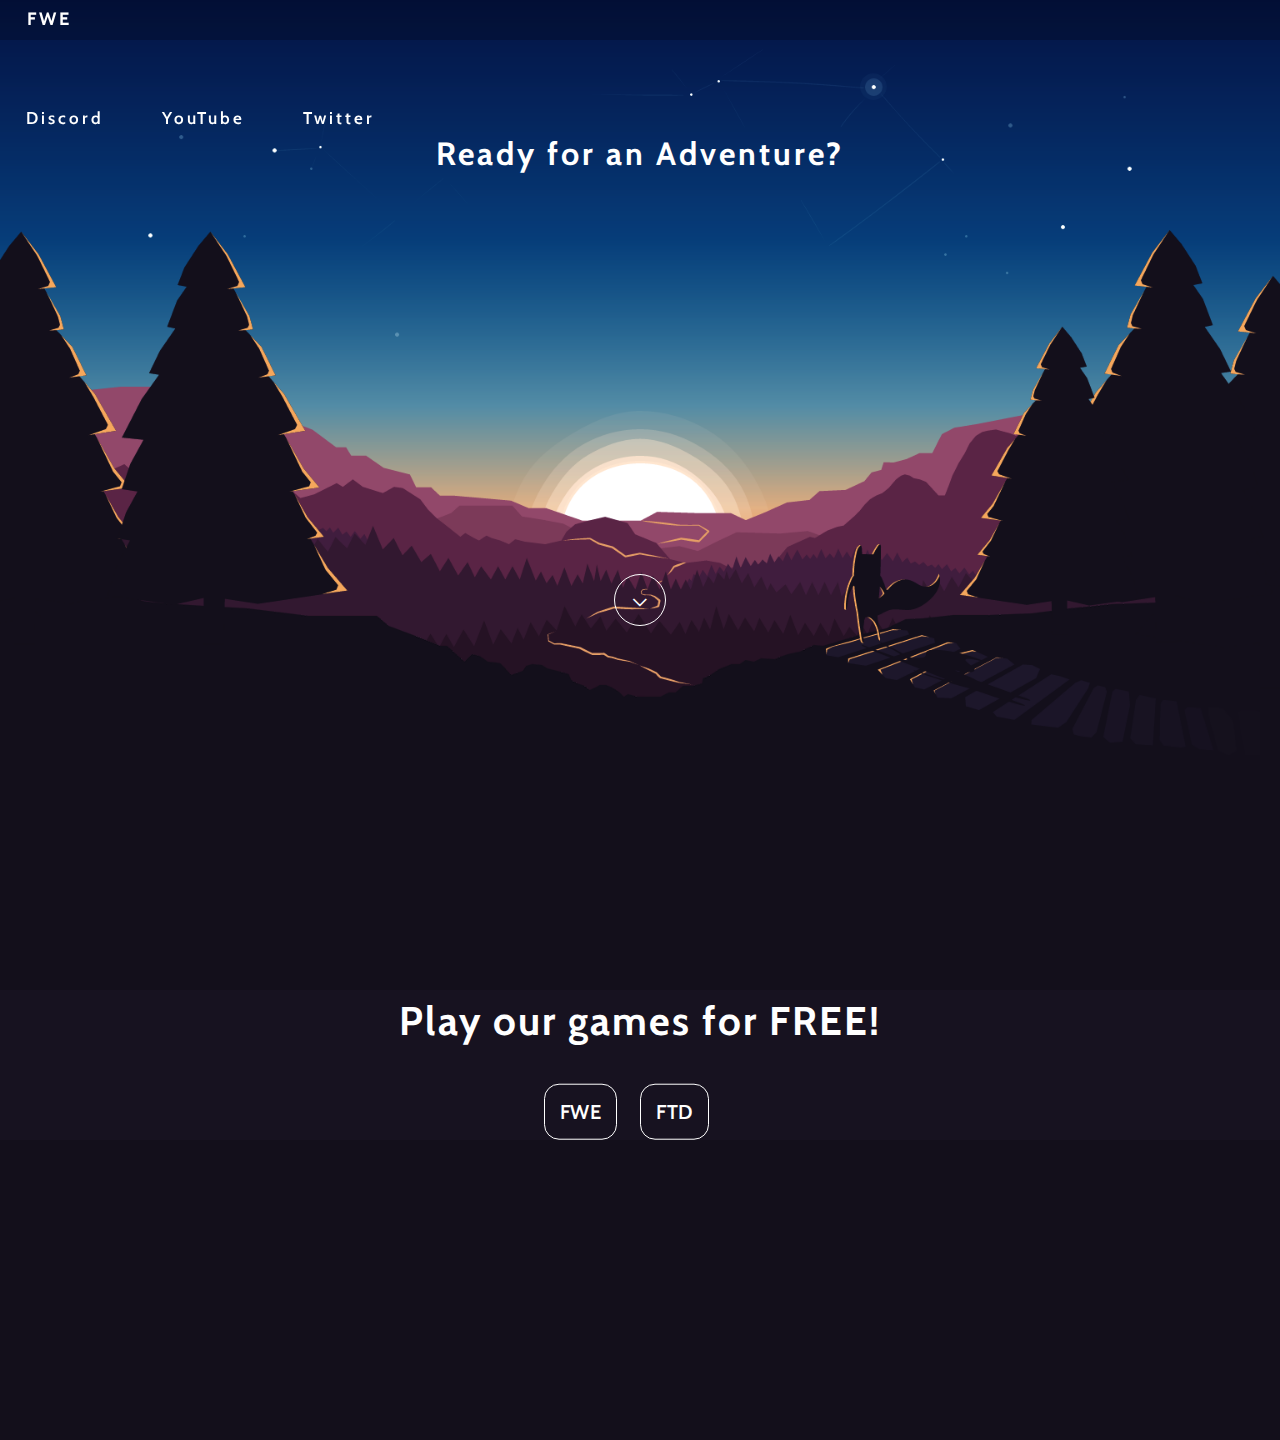
==== commit 0992055e: "hello" ====
--- a/index.html
+++ b/index.html
@@ -27,23 +27,24 @@
 </div>    
     <header class="header">
             <a id="scroll_anchor"href="#section_0"> ⌵ </a>
-        <div class="header_logo-box">
-                <h1>Play our games for FREE!</h1>
-                <a class="download_btn_FWE">FWE</a>
-                <a class="download_btn_FTD">FTD</a>
-        </div>
+
     </header>
     <main class="main">
         <section id="section_0">
             <div class="title_main_div">
                <!-- <h2 id="main_title_h2">There does your story begin.</h2>
                 <h3 id="main_title_h3">What planet will you choose?</h3>-->
-                <h4 id="main_title_h4">Ready for an Adventure?</h4>
+                <div class="header_logo-box">
+                    <h1>Play our games for FREE!</h1>
+                    <a class="download_btn_FWE">FWE</a>
+                    <a class="download_btn_FTD">FTD</a>
+            </div>
                 <!--<a id="planet1_link" href="Tochi_no_shifuku_planet.html">Tochi no shifuku<span id="planet1_span"> or </span> </a>
                 <a id="planet2_link" href="Shinsetsu_planet.html">Shinsetsu<span id="Shinsetsu_span">.</span></a>-->
             </div>
         </section>
         <section id="section_1">
+            <h4 id="main_title_h4">Ready for an Adventure?</h4>
         </section>
         <section id="section_2">
             </section>
--- a/style.css
+++ b/style.css
@@ -4,6 +4,7 @@
     padding: 0;
     margin: 0;
     width: 100%;
+    scroll-behavior: smooth;
 }
 body {
     width: 100%;
@@ -125,7 +126,7 @@
 
 .header_logo-box {
     position: absolute;
-    top: 150px;
+    top: 120px;
     left: 50%;
     transform: translate(-50%, -50%);
     align-content: center;
@@ -306,11 +307,11 @@
     
 }
 #section_1 {
-    height: 130px;
+    height: 150px;
     background-color: rgb(23, 18, 32);
     }
 #section_2 {
-    height: 130px;
+    height: 300px;
     background-color: #130F1B;
     }
 
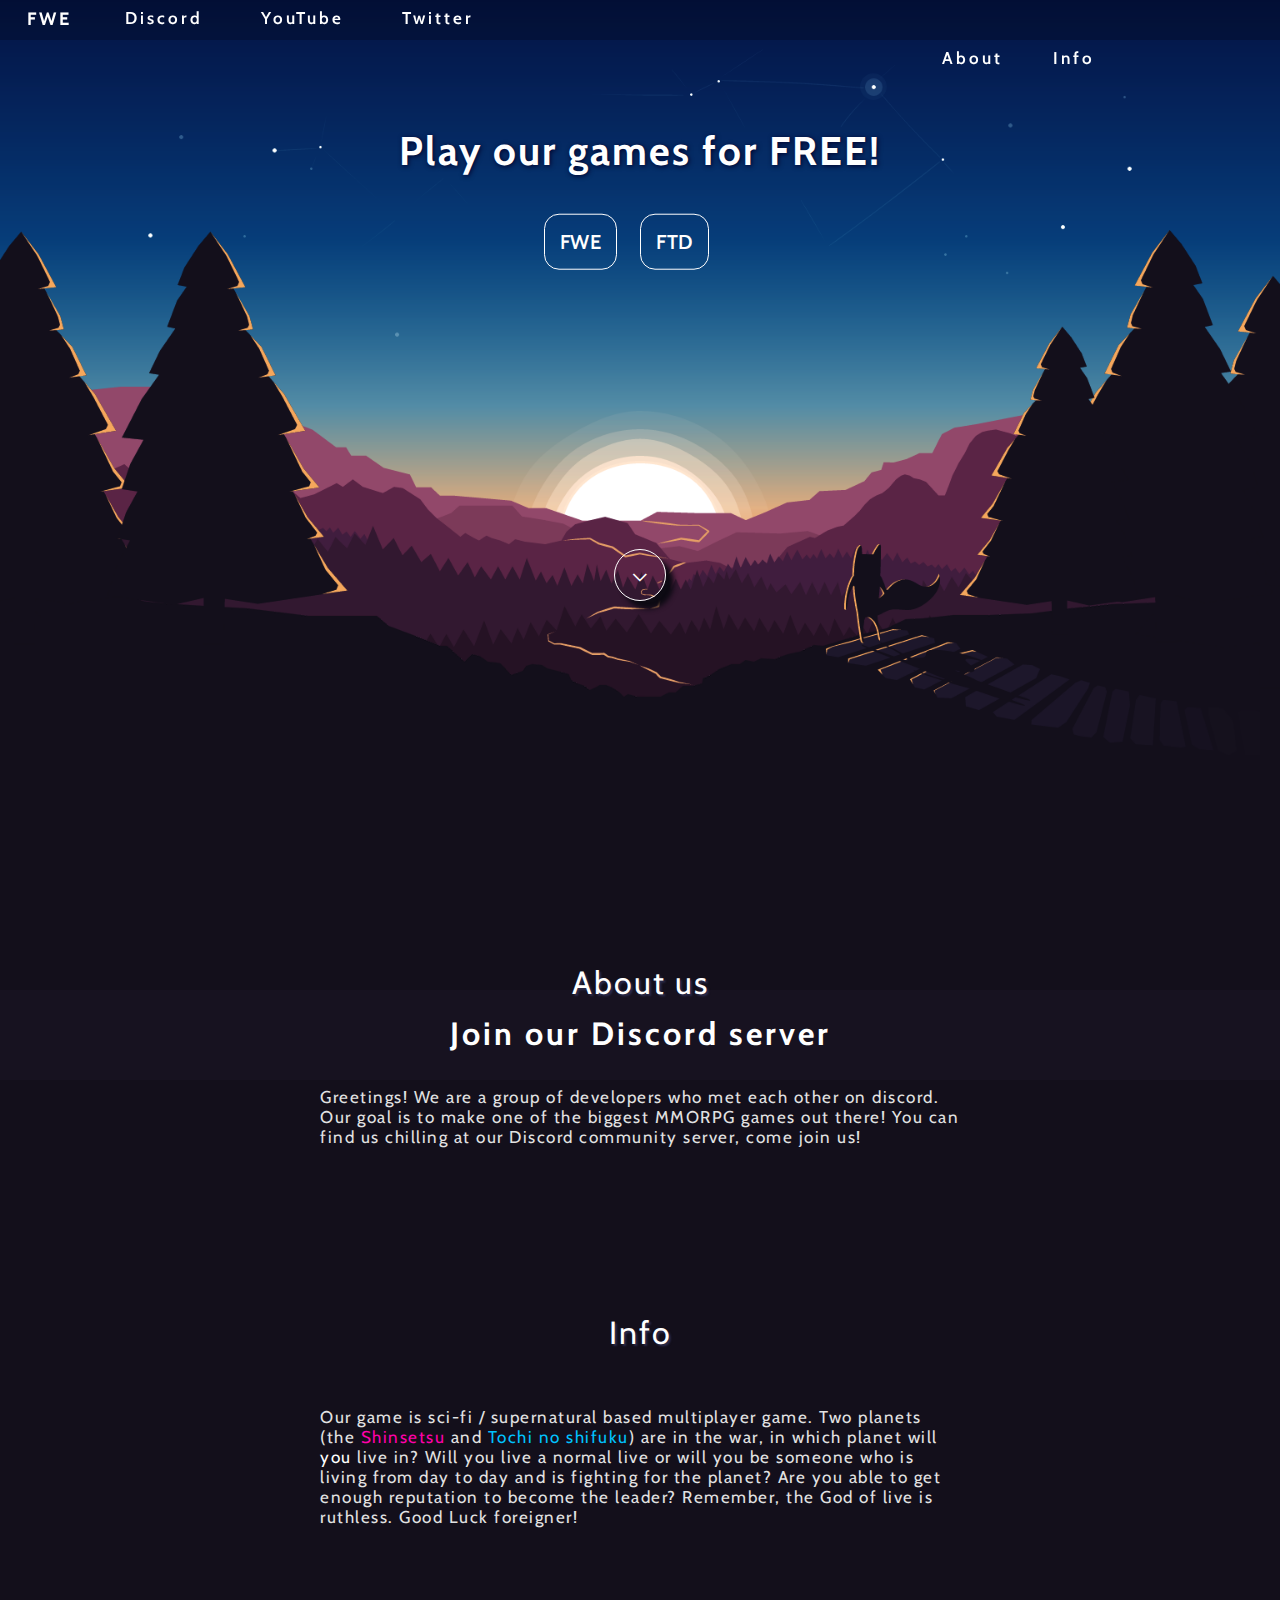
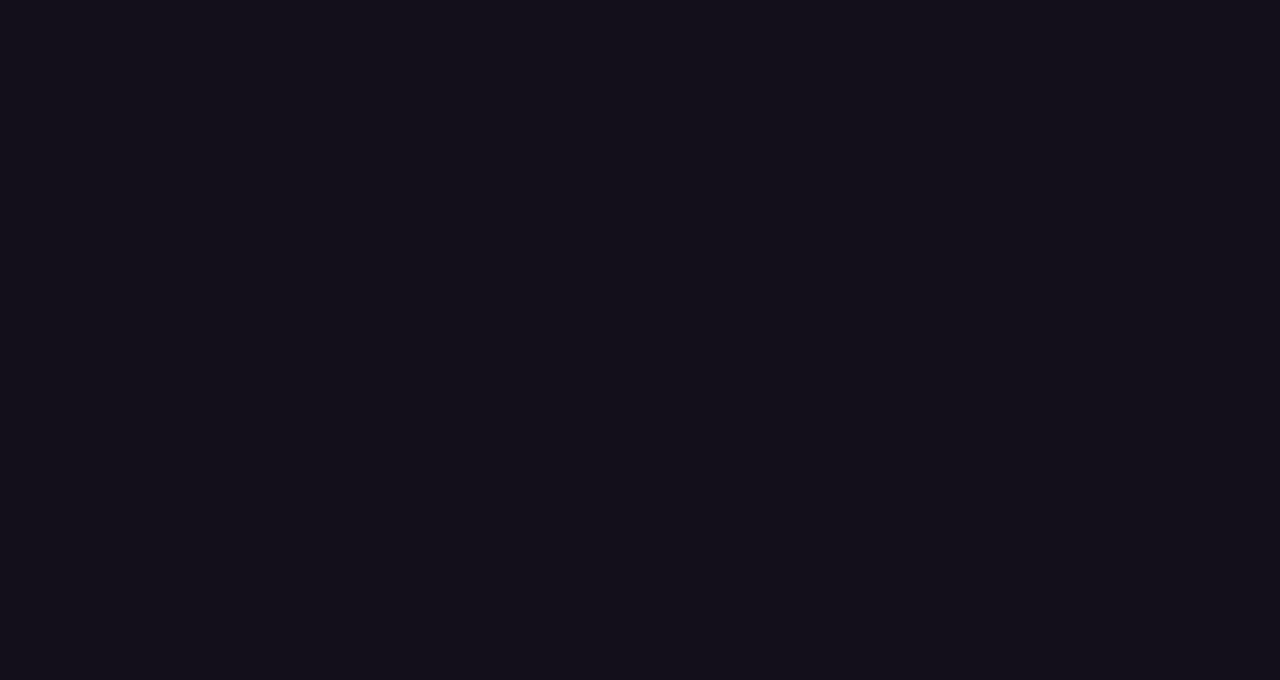
==== commit 5e8025ed: "a lot of changes, added about,info" ====
--- a/index.html
+++ b/index.html
@@ -18,10 +18,15 @@
                 <a href="https://discord.gg/e6ftqsW" target="_blank" id="discord_link">Discord</a>
                 <a id="youtube_link">YouTube</a>
                 <a id="twitter_link">Twitter</a>
+
+                
                 <!--<img id="facebook_ico" src="resources/FfvfAQ36dJW0Qy3wH7bLyCL7Q.png">-->
         </div>
               <!--another page/es.-->
-
+              <div class="href_link-holder">
+                  <a id="about-section_link" href="#section_2">About</a>
+                  <a id="info-section_link" href="#section_3"">Info</a>
+                  </div>
                <!--another page/es.-->
     </nav>
 </div>    
@@ -34,27 +39,33 @@
             <div class="title_main_div">
                <!-- <h2 id="main_title_h2">There does your story begin.</h2>
                 <h3 id="main_title_h3">What planet will you choose?</h3>-->
-                <div class="header_logo-box">
-                    <h1>Play our games for FREE!</h1>
-                    <a class="download_btn_FWE">FWE</a>
-                    <a class="download_btn_FTD">FTD</a>
-            </div>
+            <h4 id="main_title_h4">Join our Discord server</h4>
                 <!--<a id="planet1_link" href="Tochi_no_shifuku_planet.html">Tochi no shifuku<span id="planet1_span"> or </span> </a>
                 <a id="planet2_link" href="Shinsetsu_planet.html">Shinsetsu<span id="Shinsetsu_span">.</span></a>-->
             </div>
         </section>
         <section id="section_1">
-            <h4 id="main_title_h4">Ready for an Adventure?</h4>
+                            <div class="header_logo-box">
+                    <h1>Play our games for FREE!</h1>
+                    <a class="download_btn_FWE">FWE</a>
+                    <a class="download_btn_FTD">FTD</a>
+            </div>
+           
         </section>
         <section id="section_2">
+                <p id="main_aboutparagraph">About us</p>
+                <p id="main_aboutparagraph1">Greetings! We are a group of developers who met each other on discord. Our goal is to make one of the biggest MMORPG games out there! You can find us chilling at our Discord community server, come join us!</p>
+            </section>
+            <section id="section_3">
+                <p id="main_infoparagrapth">Info</p>
+                <p id="main_infoparagrapth1">Our game is sci-fi / supernatural based multiplayer game.   Two planets  (the  <span id="Shinsetsu_span">Shinsetsu</span>  and  <span id="Tochi_no_shifuku">Tochi no shifuku</span>)  are in the war,  in which planet will <span id="main_aboutparagraph_span-YOU">you</span> live in?  Will you live a normal live or will you be someone who is living from day to day and is fighting for the planet?  Are you able to get enough reputation to become the leader?  Remember, the God of live is ruthless.  Good Luck foreigner!</p>
             </section>
 
     </main>
 </body>
 <script src="index.js"></script>
-<script
-  src="http://code.jquery.com/jquery-3.4.1.min.js"
+<script src="show-on-scroll.js"></script>
+<script src="http://code.jquery.com/jquery-3.4.1.min.js"
   integrity="sha256-CSXorXvZcTkaix6Yvo6HppcZGetbYMGWSFlBw8HfCJo="
-  crossorigin="anonymous">
-  </script>
+  crossorigin="anonymous"></script>
 </html>--- a/style.css
+++ b/style.css
@@ -22,10 +22,10 @@
 }
 
 .nav .nav_wrapper {
-    color: rgb(255, 255, 255);
+    color: white;
     display: block;
     height: 40px;
-    width: 150vh;
+    width: 125vh;
     line-height: 37px;
     padding: 10 10px;
     font-size: 17px;
@@ -63,9 +63,10 @@
     letter-spacing: 3px;
 }
 #twitter_link:hover {
-    transition: all .2s;
-    cursor: pointer;
-    color: rgb(81, 171, 216);
+    transition: all .3s;
+    cursor: pointer;
+    color: rgb(96, 223, 255);
+    text-shadow: 1px 1px 2px rgb(0, 14, 19);
 }
 #youtube_link {
     bottom: 0;
@@ -74,9 +75,10 @@
     letter-spacing: 3px;
 }
 #youtube_link:hover {
-    transition: all .2s;
-    cursor: pointer;
-    color: rgb(216, 79, 79);
+    transition: all .3s;
+    cursor: pointer;
+    color: rgb(96, 223, 255);
+    text-shadow: 1px 1px 2px rgb(0, 14, 19);
 }
 #discord_link {
     text-decoration: none;
@@ -87,9 +89,55 @@
     letter-spacing: 3px;
 }
 #discord_link:hover {
-    transition: all .2s;
-    cursor: pointer;
-    color: rgb(179, 179, 179);
+    transition: all .3s;
+    cursor: pointer;
+    color: rgb(96, 223, 255);
+    text-shadow: 1px 1px 2px rgb(0, 14, 19);
+}
+
+.href_link-holder {
+    color: white;
+    display: block;
+    height: 40px;
+    width: 40vh;
+    line-height: 37px;
+    padding: 10 10px;
+    font-size: 17px;
+    letter-spacing: 2px;
+    font-weight: 600;
+    float: right;
+    -webkit-transition: height .4s ease,line-height .4s ease,margin .4s ease,padding .4s ease;
+    -o-transition: height .4s ease,line-height .4s ease,margin .4s ease,padding .4s ease;
+    transition: height .4s ease,line-height .4s ease,margin .4s ease,padding .4s ease;
+    text-decoration: none;
+}
+#about-section_link {
+    text-decoration: none;
+    color: white;
+    bottom: 0;
+    height: 100px;
+    padding: 0 22px;
+    letter-spacing: 3px;
+}
+#about-section_link:hover {
+    transition: all .3s;
+    cursor: pointer;
+    color: rgb(96, 223, 255);
+    text-shadow: 1px 1px 2px rgb(0, 14, 19);
+}
+#info-section_link {
+    text-decoration: none;
+    color: white;
+    bottom: 0;
+    height: 100px;
+    padding: 0 22px;
+    letter-spacing: 3px;
+}
+#info-section_link:hover {
+    transition: all .3s;
+    cursor: pointer;
+    color: rgb(96, 223, 255);
+    text-shadow: 1px 1px 2px rgb(0, 14, 19);
 }
 /*
 #facebook_ico {
@@ -126,11 +174,16 @@
 
 .header_logo-box {
     position: absolute;
-    top: 120px;
+    top: 150px;
     left: 50%;
     transform: translate(-50%, -50%);
     align-content: center;
     text-align: center;
+}
+h1 {
+    font-size: 40px;
+    letter-spacing: 2px;
+    text-shadow: 1px 1px 5px #01002A;
 }
 
 .main > * {
@@ -151,21 +204,19 @@
     padding: 15px;
     background-color: transparent;
     border: 1px solid white;
-    transition: all .2s;
+    transition: all .3s;
     color: white;
     text-decoration: none;
     font-size: 20px;
     font-weight: 600;
+    
 }
 .download_btn_FWE {
     border-radius: 15px;
 }
-h1 {
-    font-size: 40px;
-    letter-spacing: 2px;
-}
 
 .download_btn_FWE:hover {
+    box-shadow: 1.5px 1.5px 10px rgb(13, 10, 19);
     background-color: rgb(255, 255, 255);
     color: #212121;
 }
@@ -178,7 +229,7 @@
     padding: 15px;
     background-color: transparent;
     border: 1px solid white;
-    transition: all .2s;
+    transition: all .3s;
     color: white;
     text-decoration: none;
     font-size: 20px;
@@ -187,12 +238,10 @@
 .download_btn_FTD {
     border-radius: 15px;
 }
-h1 {
-    font-size: 40px;
-    letter-spacing: 2px;
-}
 
 .download_btn_FTD:hover {
+    box-shadow: 1.5px 1.5px 10px rgb(13, 10, 19);
+    box-shadow: 2px 2px 10px rgb(13, 10, 19);
     background-color: rgb(255, 255, 255);
     color: #212121;
 }
@@ -227,7 +276,7 @@
 }*/
 #main_title_h4 {
     transform: translate(-50%, -50%);
-    top: 110px;
+    top: 90px;
     left: 50%;
     position: absolute;
     font-size: 32px;
@@ -273,13 +322,13 @@
 #scroll_anchor {
     height: 50px;
     width: 50px;
-    top: 600px;
+    top: 575px;
     left: 50%;
     cursor: pointer;
 
     background-color: transparent;
     border: 1px solid white;
-    transition: all .2s;
+    transition: all .3s;
     color: white;
     text-decoration: none;
     transform: translate(-50%, -50%);
@@ -288,6 +337,7 @@
     position: absolute;
     font-size: 18px;
     font-weight: 900;
+    box-shadow: 8px 8px 5px rgb(13, 10, 19);
 }
 #scroll_anchor {
     border-radius: 100%;
@@ -307,13 +357,71 @@
     
 }
 #section_1 {
-    height: 150px;
+    height: 90px;
     background-color: rgb(23, 18, 32);
     }
 #section_2 {
     height: 300px;
     background-color: #130F1B;
     }
+/*section_2 things*/
+
+#main_aboutparagraph {
+    position: absolute;
+    top: 950px;
+    left: 50%;
+    transform: translate(-50%, -50%);
+    color: rgb(255, 255, 255);
+    text-shadow: 2px 2px 2px rgb(44, 44, 77);
+    font-size: 32px;
+    letter-spacing: 2px;
+}
+#main_aboutparagraph1 {
+    color: rgb(226, 226, 226);
+    position: absolute;
+    top: 1100px;
+    left: 50%;
+    transform: translate(-50%, -50%);
+    font-size: 17px;
+    letter-spacing: 1.5px;
+}
+
+
+
+
+#section_3 {
+    height: 900px;
+    background-color: #130F1B;
+}
+/*section_3 things*/ 
+#main_infoparagrapth {
+    position: absolute;
+    top: 1300px;
+    left: 50%;
+    transform: translate(-50%, -50%);
+    color: rgb(255, 255, 255);
+    text-shadow: 2px 2px 2px rgb(44, 44, 77);
+    font-size: 32px;
+    letter-spacing: 2px;
+}
+#main_infoparagrapth1 {
+    color: rgb(226, 226, 226);
+    position: absolute;
+    top: 1450px;
+    left: 50%;
+    transform: translate(-50%, -50%);
+    font-size: 17px;
+    letter-spacing: 1.5px;
+}
+#Shinsetsu_span {
+    color: rgb(255, 0, 170);
+}
+#Tochi_no_shifuku {
+    color: rgb(0, 195, 255);
+}
+#main_aboutparagraph_span-YOU {
+    color: white;
+}
 
 
 /* Scrollbar */
